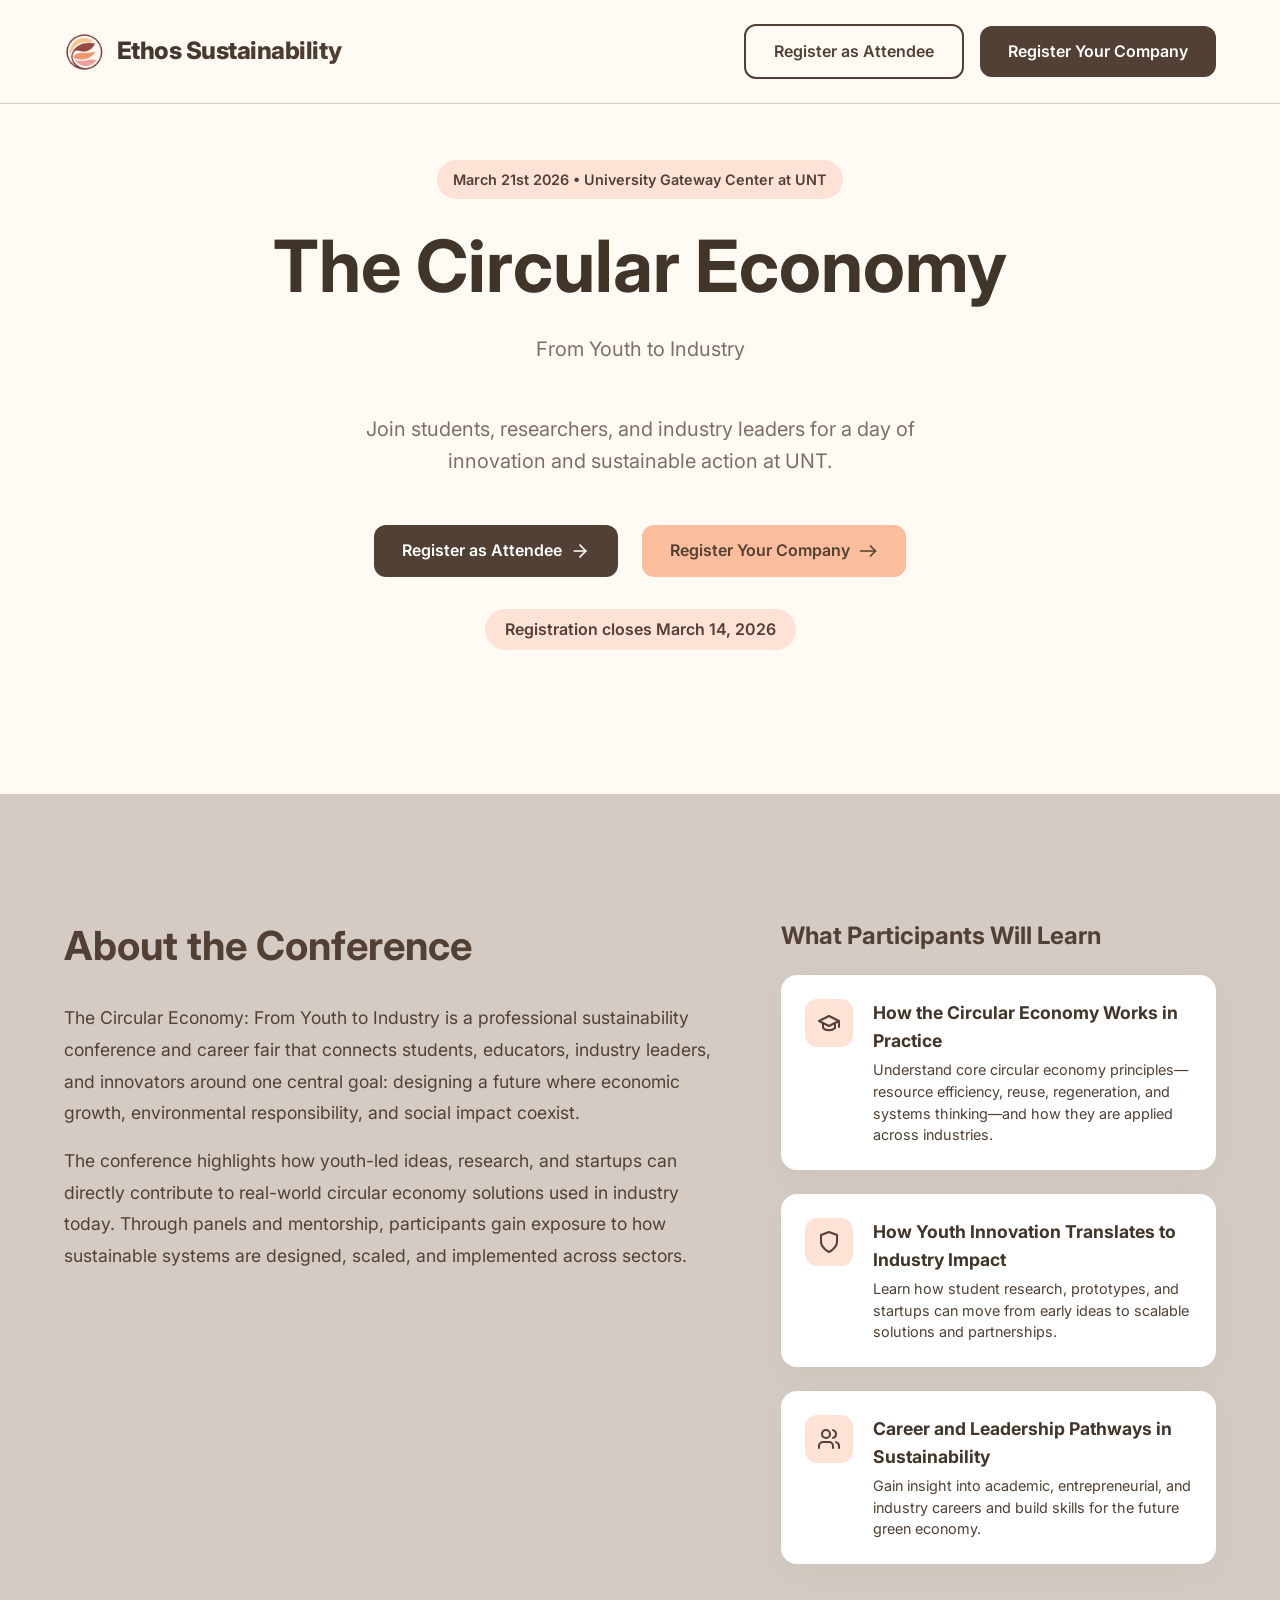
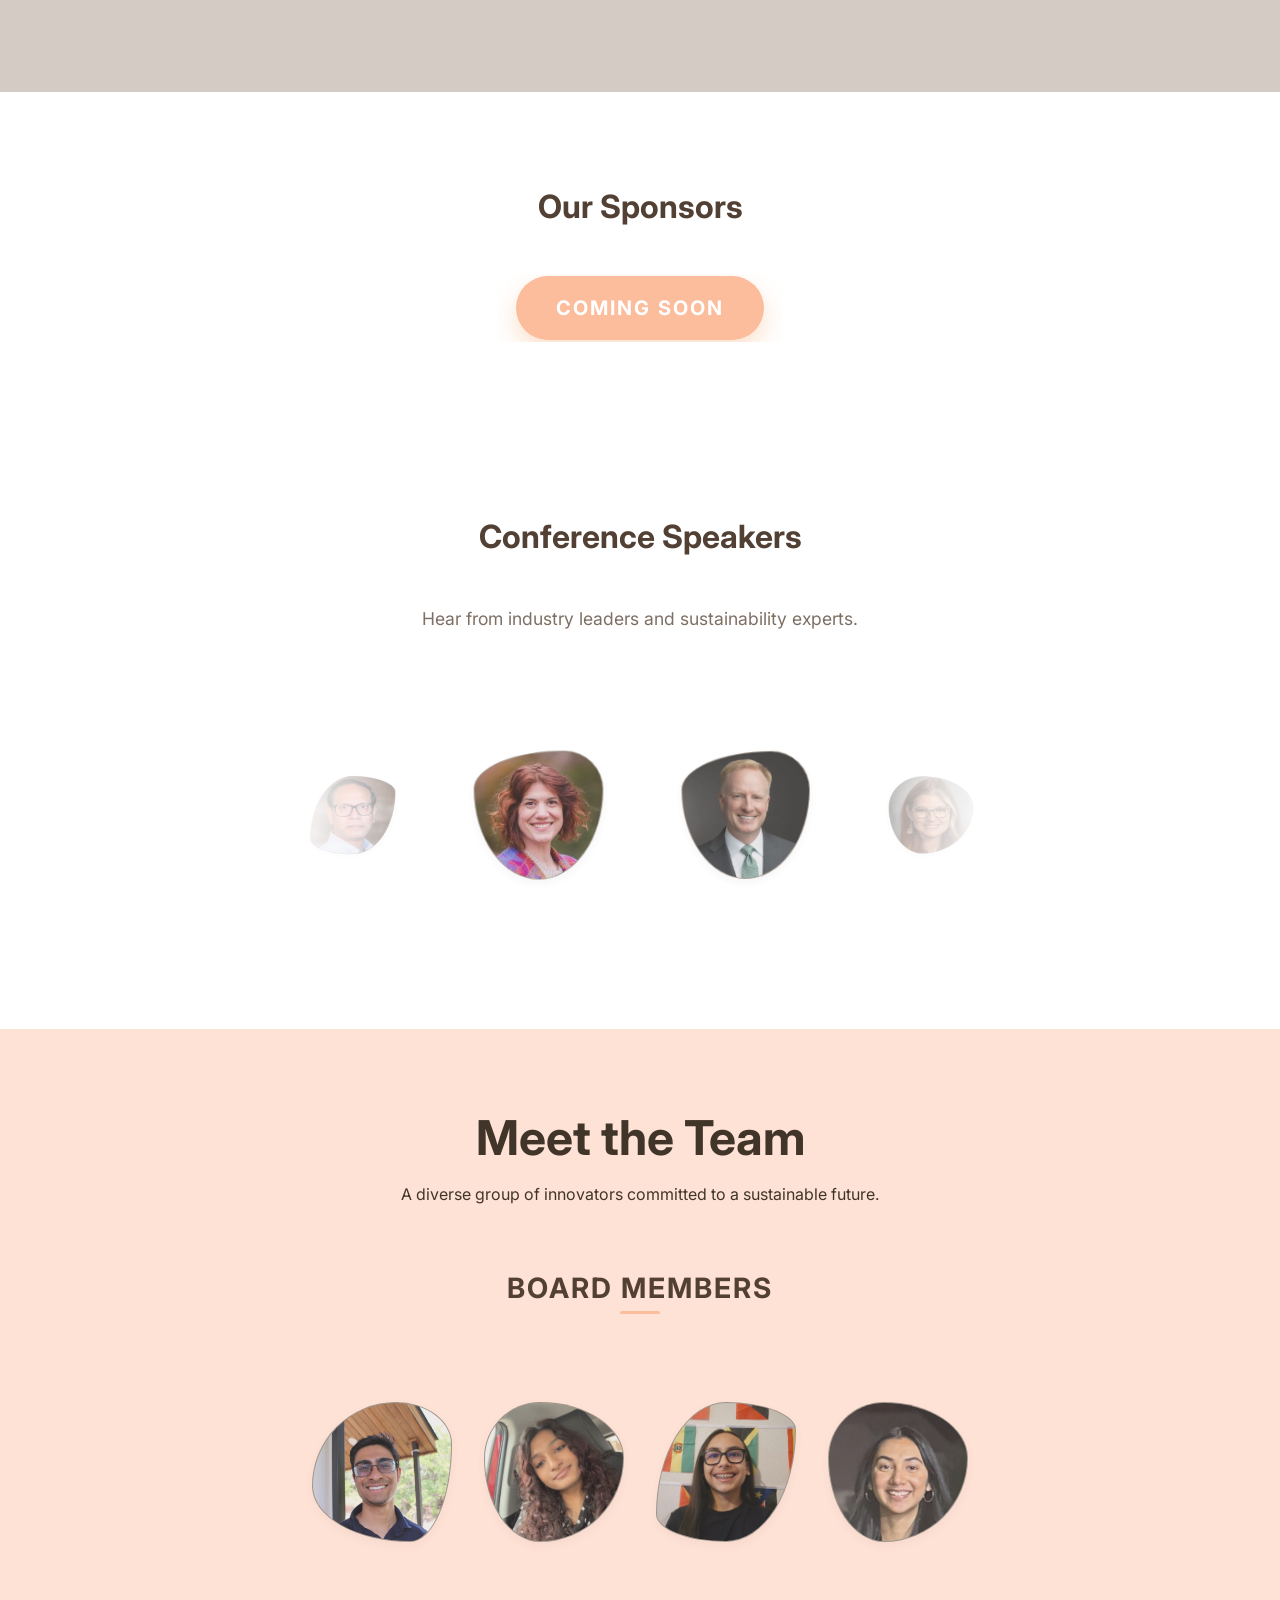
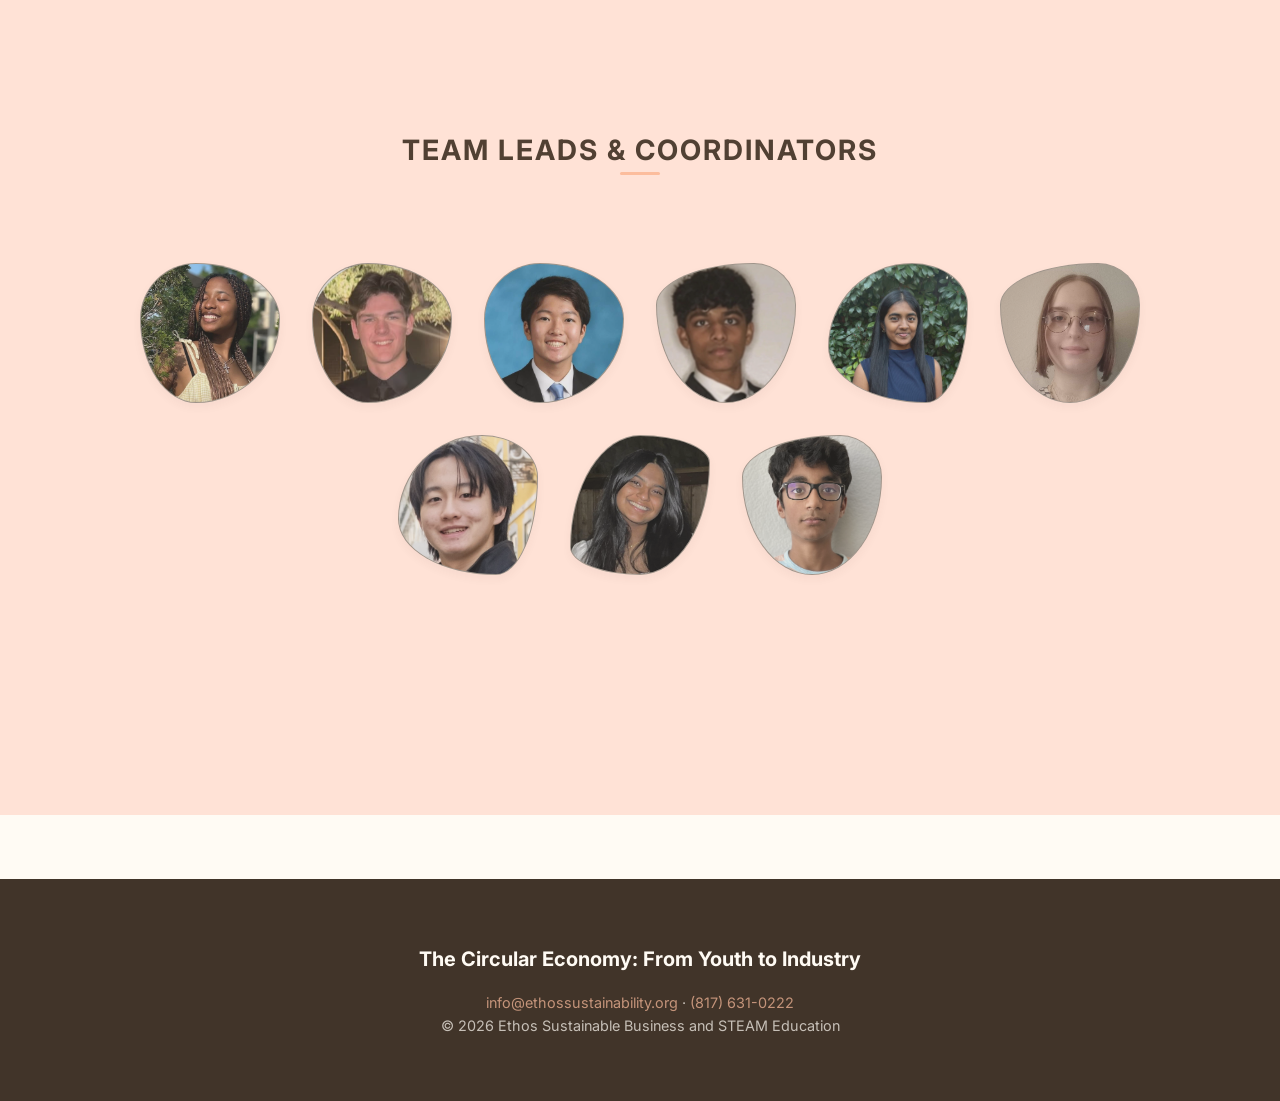
==== index.html @ 8b9e4fd2 "Add new team members, footer contact info, and hide inactive rooms" ====
<!DOCTYPE html>
<html lang="en">

<head>
    <meta charset="UTF-8">
    <meta name="viewport" content="width=device-width, initial-scale=1.0">
    <title>The Circular Economy: From Youth to Industry - Register</title>
    <link rel="preconnect" href="https://fonts.googleapis.com">
    <link rel="preconnect" href="https://fonts.gstatic.com" crossorigin>
    <link href="https://fonts.googleapis.com/css2?family=Inter:wght@400;600;700;800&display=swap" rel="stylesheet">
    <link rel="stylesheet" href="styles.css">
</head>

<body>
    <nav class="navbar">
        <div class="container nav-content">
            <a href="index.html" class="logo-container">
                <img src="EthosLogoInsignia.png" alt="Ethos Insignia" class="nav-insignia">
                <span class="logo">Ethos Sustainability</span>
            </a>
            <div class="nav-actions">
                <a href="register-student.html" class="btn btn-outline btn-nav">Register as Attendee</a>
                <a href="register-booth.html" class="btn btn-primary btn-nav">Register Your Company</a>
            </div>
        </div>
    </nav>

    <main>
        <section class="hero">
            <div class="container">
                <span class="hero-tag animate">March 21st 2026 • University Gateway Center at UNT</span>
                <h1 class="animate delay-1">The Circular Economy</h1>
                <p class="animate delay-2">From Youth to Industry</p>
                <p class="animate delay-2">Join students, researchers, and industry leaders for a day of innovation and
                    sustainable action at UNT.</p>

                <div class="hero-actions animate delay-3">
                    <a href="register-student.html" class="btn btn-primary">
                        <span>Register as Attendee</span>
                        <svg width="20" height="20" viewBox="0 0 24 24" fill="none" stroke="currentColor"
                            stroke-width="2" stroke-linecap="round" stroke-linejoin="round">
                            <path d="M5 12h14"></path>
                            <path d="m12 5 7 7-7 7"></path>
                        </svg>
                    </a>
                    <a href="register-booth.html" class="btn btn-secondary">
                        <span>Register Your Company</span>
                        <svg width="20" height="20" viewBox="0 0 24 24" fill="none" stroke="currentColor"
                            stroke-width="2" stroke-linecap="round" stroke-linejoin="round">
                            <path d="M3 12h18"></path>
                            <path d="m15 18 6-6-6-6"></path>
                        </svg>
                    </a>
                </div>
                <p class="animate delay-4" style="color: var(--text-muted); margin-top: 2rem; font-size: 1rem;">
                    <span
                        style="display: inline-block; padding: 0.5rem 1.25rem; background: var(--color-peach-light); color: var(--color-brown-dark); border-radius: 50px; font-weight: 600;">
                        Registration closes March 14, 2026
                    </span>
                </p>
            </div>
        </section>

        <section id="about" class="about-section animate delay-3">
            <div class="container">
                <div class="about-grid">
                    <div class="about-content">
                        <h2>About the Conference</h2>
                        <div class="about-text-content">
                            <p>The Circular Economy: From Youth to Industry is a professional sustainability conference
                                and career fair that connects students, educators, industry leaders, and innovators
                                around one central goal: designing a future where economic growth, environmental
                                responsibility, and social impact coexist.</p>
                            <p style="margin-top: 1rem;">The conference highlights how youth-led ideas, research, and
                                startups can directly contribute to real-world circular economy solutions used in
                                industry today. Through panels and mentorship,
                                participants gain exposure to how sustainable systems are designed, scaled, and
                                implemented across sectors.</p>
                        </div>
                    </div>
                    <div class="about-features">
                        <h3>What Participants Will Learn</h3>
                        <div class="features-list">
                            <div class="feature-item">
                                <div class="feature-icon">
                                    <svg width="24" height="24" viewBox="0 0 24 24" fill="none" stroke="currentColor"
                                        stroke-width="2" stroke-linecap="round" stroke-linejoin="round">
                                        <path d="M22 10v6M2 10l10-5 10 5-10 5z"></path>
                                        <path d="M6 12v5c3 3 9 3 12 0v-5"></path>
                                    </svg>
                                </div>
                                <div class="feature-text">
                                    <strong>How the Circular Economy Works in Practice</strong>
                                    <p>Understand core circular economy principles—resource efficiency, reuse,
                                        regeneration, and systems thinking—and how they are applied across industries.
                                    </p>
                                </div>
                            </div>
                            <div class="feature-item">
                                <div class="feature-icon">
                                    <svg width="24" height="24" viewBox="0 0 24 24" fill="none" stroke="currentColor"
                                        stroke-width="2" stroke-linecap="round" stroke-linejoin="round">
                                        <path d="M12 22s8-4 8-10V5l-8-3-8 3v7c0 6 8 10 8 10z"></path>
                                    </svg>
                                </div>
                                <div class="feature-text">
                                    <strong>How Youth Innovation Translates to Industry Impact</strong>
                                    <p>Learn how student research, prototypes, and startups can move from early ideas to
                                        scalable solutions and partnerships.</p>
                                </div>
                            </div>
                            <div class="feature-item">
                                <div class="feature-icon">
                                    <svg width="24" height="24" viewBox="0 0 24 24" fill="none" stroke="currentColor"
                                        stroke-width="2" stroke-linecap="round" stroke-linejoin="round">
                                        <path d="M16 21v-2a4 4 0 0 0-4-4H6a4 4 0 0 0-4 4v2"></path>
                                        <circle cx="9" cy="7" r="4"></circle>
                                        <path d="M22 21v-2a4 4 0 0 0-3-3.87"></path>
                                        <path d="M16 3.13a4 4 0 0 1 0 7.75"></path>
                                    </svg>
                                </div>
                                <div class="feature-text">
                                    <strong>Career and Leadership Pathways in Sustainability</strong>
                                    <p>Gain insight into academic, entrepreneurial, and industry careers and build
                                        skills for the future green economy.</p>
                                </div>
                            </div>
                        </div>
                    </div>
                </div>
            </div>
        </section>

        <section id="sponsors" class="sponsors-section animate delay-3">
            <div class="container">
                <h2 class="section-title">Our Sponsors</h2>
                <div class="sponsor-marquee">
                    <div class="sponsor-overlay">
                        <div class="coming-soon-badge">Coming Soon</div>
                    </div>
                    <div class="marquee-content">
                        <!-- Duplicate set for infinite scroll -->
                        <div class="sponsor-logo"
                            onclick="showDetail('[Sponsor 1]', 'Platinum Sponsor', 'Sponsor 1 is a leader in circular manufacturing, helping reduce waste at the source through innovative recycling technologies.')">
                            [Sponsor 1]</div>
                        <div class="sponsor-logo"
                            onclick="showDetail('[Sponsor 2]', 'Gold Sponsor', 'Sponsor 2 provides sustainable logistics solutions that minimize carbon footprints for global supply chains.')">
                            [Sponsor 2]</div>
                        <div class="sponsor-logo"
                            onclick="showDetail('[Sponsor 3]', 'Gold Sponsor', 'Sponsor 3 is at the forefront of renewable energy integration for industrial campuses.')">
                            [Sponsor 3]</div>
                        <div class="sponsor-logo"
                            onclick="showDetail('[Sponsor 4]', 'Silver Sponsor', 'Sponsor 4 specializes in bio-degradable packaging materials for the consumer goods industry.')">
                            [Sponsor 4]</div>
                        <div class="sponsor-logo"
                            onclick="showDetail('[Sponsor 5]', 'Partner', 'Sponsor 5 promotes environmental education and youth leadership in sustainability.')">
                            [Sponsor 5]</div>
                        <!-- Same for duplicates -->
                        <div class="sponsor-logo"
                            onclick="showDetail('[Sponsor 1]', 'Platinum Sponsor', 'Sponsor 1 is a leader in circular manufacturing, helping reduce waste at the source through innovative recycling technologies.')">
                            [Sponsor 1]</div>
                        <div class="sponsor-logo"
                            onclick="showDetail('[Sponsor 2]', 'Gold Sponsor', 'Sponsor 2 provides sustainable logistics solutions that minimize carbon footprints for global supply chains.')">
                            [Sponsor 2]</div>
                        <div class="sponsor-logo"
                            onclick="showDetail('[Sponsor 3]', 'Gold Sponsor', 'Sponsor 3 is at the forefront of renewable energy integration for industrial campuses.')">
                            [Sponsor 3]</div>
                        <div class="sponsor-logo"
                            onclick="showDetail('[Sponsor 4]', 'Silver Sponsor', 'Sponsor 4 specializes in bio-degradable packaging materials for the consumer goods industry.')">
                            [Sponsor 4]</div>
                        <div class="sponsor-logo"
                            onclick="showDetail('[Sponsor 5]', 'Partner', 'Sponsor 5 promotes environmental education and youth leadership in sustainability.')">
                            [Sponsor 5]</div>
                    </div>
                </div>
            </div>
        </section>

        <section id="speakers" class="speakers-section animate delay-3">
            <div class="container">
                <div class="speakers-header">
                    <h2 class="section-title">Conference Speakers</h2>
                    <p>Hear from industry leaders and sustainability experts.</p>
                </div>

                <div class="speaker-marquee">
                    <div class="speaker-carousel" id="speaker-carousel">
                        <!-- Populated via script -->
                    </div>
                </div>
            </div>
        </section>

        <section class="team-section" id="team">
            <div class="container">
                <div class="team-header animate">
                    <h2>Meet the Team</h2>
                    <p>A diverse group of innovators committed to a sustainable future.</p>
                </div>

                <!-- Board Members Section -->
                <div class="team-subcategory animate">
                    <h3>Board Members</h3>
                    <div class="bubble-grid" id="board-grid">
                        <!-- Populated via script -->
                    </div>
                </div>

                <!-- Team Leads and Coordinators Section -->
                <div class="team-subcategory animate" style="margin-top: 6rem;">
                    <h3>Team Leads & Coordinators</h3>
                    <div class="bubble-grid" id="coordinators-grid">
                        <!-- Populated via script -->
                    </div>
                </div>
            </div>
        </section>
    </main>

    <!-- Detail Modal -->
    <div class="modal-overlay" id="detail-modal">
        <div class="modal-content">
            <span class="close-modal" onclick="closeDetail()">&times;</span>
            <div class="modal-body">
                <div class="modal-img-container">
                    <div class="modal-img-placeholder" id="modal-icon">
                        <svg width="60" height="60" viewBox="0 0 24 24" fill="none" stroke="currentColor"
                            stroke-width="1.5" stroke-linecap="round" stroke-linejoin="round">
                            <path d="M20 21v-2a4 4 0 0 0-4-4H8a4 4 0 0 0-4 4v2"></path>
                            <circle cx="12" cy="7" r="4"></circle>
                        </svg>
                    </div>
                </div>
                <div class="modal-info">
                    <h3 id="modal-title">Name</h3>
                    <span class="role" id="modal-subtitle">Subtitle</span>
                    <p id="modal-description">Description goes here.</p>
                </div>
            </div>
        </div>
    </div>

    <script>
        // Populate Team Members

        const boardGrid = document.getElementById('board-grid');
        const coordinatorsGrid = document.getElementById('coordinators-grid');

        const teamMembers = [
            {
                name: 'Prahaladh Gopalakrishnan',
                role: 'Executive Director',
                image: 'TeamPhotos/Gopalakrishnan.jpg',
                objectPosition: '50% 50%',
                bio: 'Student researcher and technology-focused entrepreneur studying at the Texas Academy of Mathematics and Science (TAMS). His work centers on energy systems, sustainable materials, and applied chemical engineering. He leads multiple hands-on innovation efforts, including hydrogel product development and solar engineering projects, managing small research and engineering teams to move ideas from early experimentation to functional models. Deeply committed to sustainability, clean energy, and technical leadership.'
            },
            {
                name: 'Shriya Deoli',
                role: 'VP of the Board',
                image: 'TeamPhotos/Deoli.jpg',
                objectPosition: '50% 50%',
                bio: 'Shriya Deoli is the VP of the board, business advisor, and administrative assistant at Ethos sustainability, where she helps develop workshops and other projects to educate students in sustainability and business.'
            },
            {
                name: 'Mico Hastings',
                role: 'Financial Director & Treasurer',
                image: 'TeamPhotos/Hastings.jpg',
                objectPosition: '50% 50%',
                bio: 'His work with Ethos Sustainability primarly centers around the management of finances and data within the organization, collaborating with the Board to determine budgeting plans and to facilitate assets.'
            },
            {
                name: 'Juhi Lohiya',
                role: 'Operations Director',
                image: 'TeamPhotos/Lohiya.jpg',
                objectPosition: '50% 25%',
                bio: 'Juhi manages internal operations at ethos sustainability and is someone who passionately wants to make a positive impact on the environment as well as people!'
            },
            {
                name: 'Nia Abrams',
                role: 'Conference Coordinator',
                image: 'TeamPhotos/Abrams.jpg',
                objectPosition: '40% -10%',
                bio: 'Conference Coordinator for Ethos Sustainability\'s Sustainability and Circular Economy Conference: From Youth to Industry',
                zoom: 3.5
            },
            {
                name: 'Gregory Daley',
                role: 'Head of Projects Department',
                image: 'TeamPhotos/Daley.png',
                objectPosition: '50% 50%',
                bio: 'I oversee the various stem projects at ethos such as the solar car team.'
            },
            {
                name: 'Kei Maeda',
                role: 'Parking Coordinator',
                image: 'TeamPhotos/Maeda.jpg',
                objectPosition: '50% 25%',
                bio: 'Kei is on the mechanical engineering and energy track at TAMS. He is the parking coordinator for the conference, and is very excited to host such a large event!'
            },
            {
                name: 'Ayush Kota',
                role: 'Social Media Coordinator',
                image: 'TeamPhotos/Kota.jpg',
                objectPosition: '50% 10%',
                bio: 'Ayush is a junior at TAMS studying mechanical engineering. In his freetime he enjoys soccer and volleyball.'
            },
            {
                name: 'Rithanya Dhanasekaran',
                role: 'Conference Head Team Member',
                image: 'TeamPhotos/Dhanasekaran.jpeg',
                objectPosition: '50% 50%',
                bio: 'Junior at Texas Academy of math and science excited to facilitate networking among students and professionals. She helps oversee all conference rooms.'
            },
            {
                name: 'Isabelle (Bella) Mueller',
                role: 'Company Hall Coordinator',
                image: 'TeamPhotos/Mueller.jpg',
                objectPosition: '60% 20%',
                bio: 'A TAMS junior on the math track interested in using math research to find solutions to sustainability issues. From Houston with experience across STEM fields and educational settings. Focused on the company hall.'
            },
            {
                name: 'Mathew Sun',
                role: 'Team Member',
                image: 'TeamPhotos/Sun.jpg',
                objectPosition: '100% 20%',
                bio: 'Currently attending school at Texas Academy for Mathematics and Science. Built a xeriscape around the front sign of a local middle school for his Eagle Scout Project. Dedicated towards building a sustainable future for the community and beyond.'
            },
            {
                name: 'Nithya Ramesh',
                role: 'Conference Coordinator - Main Auditorium',
                image: 'TeamPhotos/Ramesh.jpg',
                objectPosition: '50% 50%',
                bio: 'I\'m currently a junior at the Texas Academy of Math and Science, and I am overseeing the main auditorium where our featured speaker panels take place. I\'m excited to promote sustainability amongst future leaders!'
            },
            {
                name: 'Prahas Kumar',
                role: 'Pitch Team Coordinator',
                image: 'TeamPhotos/Kumar.jpeg',
                objectPosition: '50% 50%',
                bio: 'I\'m a motivated student with a strong interest in science and problem-solving. I enjoy challenging myself academically and taking on leadership roles in meaningful projects. I\'m driven by curiosity and a desire to make a positive impact in the future.'
            }
        ];

        function getRandomShape() {
            // Ensure values aren't too extreme (stay between 25% and 75%)
            const r = () => Math.floor(Math.random() * 30 + 35);
            return `${r()}% ${100 - r()}% ${r()}% ${100 - r()}% / ${r()}% ${100 - r()}% ${r()}% ${100 - r()}%`;
        }

        for (let i = 0; i < teamMembers.length; i++) {
            const member = document.createElement('div');
            member.className = 'bubble-item';

            // Randomize blob aesthetics
            member.style.borderRadius = getRandomShape();
            member.style.animationName = `morph-${Math.floor(Math.random() * 4) + 1}`;
            member.style.animationDuration = `${Math.random() * 4 + 6}s`;
            member.style.animationDelay = `${Math.random() * -10}s`;

            const { name, role, bio, image, objectPosition, zoom } = teamMembers[i];
            const finalObjectPosition = objectPosition || '50% 50%';
            const finalZoom = zoom || 1;

            member.onclick = () => showDetail(name, role, bio, 'team', image, finalObjectPosition, finalZoom);

            let imgContent = '';
            if (image) {
                imgContent = `<img src="${image}" alt="${name}" class="bubble-img" style="object-position: ${finalObjectPosition}; --zoom: ${finalZoom}">`;
            }

            member.innerHTML = `
                <div class="bubble-img-placeholder">
                   ${imgContent}
                   <svg width="50" height="50" viewBox="0 0 24 24" fill="none" stroke="currentColor" stroke-width="1.5" stroke-linecap="round" stroke-linejoin="round" style="${image ? 'display:none' : ''}"><path d="M20 21v-2a4 4 0 0 0-4-4H8a4 4 0 0 0-4 4v2"></path><circle cx="12" cy="7" r="4"></circle></svg>
                </div>
                <div class="bubble-content">
                    <h4>${name}</h4>
                    <span class="role-highlight">${role}</span>
                </div>
            `;

            // First 4 are board members
            if (i < 4) {
                boardGrid.appendChild(member);
            } else {
                coordinatorsGrid.appendChild(member);
            }
        }


        // Populate Speakers Carousel
        const speakerCarousel = document.getElementById('speaker-carousel');

        const speakers = [
            {
                name: 'Mr. Prasad Jaladi',
                role: 'Keynote Speaker',
                image: "SpeakerPhotos/PrasadJaladi.jpg",
                objectPosition: '50% 50%',
                bio: 'Nonprofit leader at Suraksha, specializing in circular economy principles and philosophy in sustainability. Keynote speaker for the Progress in Sustainability Luncheon.'
            },
            {
                name: 'Dr. Kelly Albus',
                role: 'Panelist',
                image: "SpeakerPhotos/KellyAlbus.jpg",
                objectPosition: '50% 50%',
                bio: 'Professor at Texas Woman\'s University specializing in applied sustainability and circular economy practices.'
            },
            {
                name: 'Dr. Keller',
                role: 'Panelist',
                image: "SpeakerPhotos/HarrisonKeller.jpg",
                objectPosition: '50% 20%',
                bio: 'Expert in university-level sustainable education, focusing on integrating sustainability into higher education curricula.'
            },
            {
                name: 'Ms. Jennifer English',
                role: 'Panelist',
                image: "SpeakerPhotos/JenniferEnglish.jpg",
                objectPosition: '50% 50%',
                bio: 'High school educator bringing the perspective of sustainability education at the secondary school level.'
            },
            // {
            //     name: 'George Cummings',
            //     role: 'Panelist',
            //     image: "SpeakerPhotos/GeorgeCummings.jpg",
            //     objectPosition: '50% 50%',
            //     bio: 'Expert in water systems and environmental management, focusing on sustainable practices for aquatic ecosystems.'
            // },
            {
                name: 'Dr. Behnaz Balmaki',
                role: 'Panelist',
                image: "SpeakerPhotos/BehnazBalmaki.jpg",
                objectPosition: '50% 50%',
                bio: 'Professor at Texas Woman\'s University specializing in environmental science and urban sustainability.'
            },

            {
                name: 'Dr. Lehman Marks',
                role: 'Panelist',
                image: "SpeakerPhotos/LehmanMarks.jpg",
                objectPosition: '50% 20%',
                bio: 'Founder and CEO of Solar Car Challenge, promoting innovation in sustainable transportation and renewable energy education.'
            }
        ];

        // Build bubbles (Two sets for infinite loop)
        const createBubbles = (container) => {
            speakers.forEach(speaker => {
                const bubble = document.createElement('div');
                bubble.className = 'bubble-item';

                // Random blob animation
                bubble.style.borderRadius = getRandomShape();
                bubble.style.animationName = `morph-${Math.floor(Math.random() * 4) + 1}`;
                bubble.style.animationDuration = `${Math.random() * 4 + 6}s`;
                bubble.style.animationDelay = `${Math.random() * -10}s`;
                bubble.style.flexShrink = '0';

                const { name, role, bio, image, objectPosition } = speaker;

                bubble.onclick = () =>
                    showDetail(name, role, bio, 'speaker', image, objectPosition, speaker.zoom || 1);

                const imgHTML = image
                    ? `<img src="${image}" alt="${name}" class="bubble-img" style="object-position:${objectPosition}">`
                    : '';

                bubble.innerHTML = `
            <div class="bubble-img-placeholder">
                ${imgHTML}
                <svg width="50" height="50" viewBox="0 0 24 24" fill="none"
                    stroke="currentColor" stroke-width="1.5"
                    stroke-linecap="round" stroke-linejoin="round"
                    style="${image ? 'display:none' : ''}">
                    <path d="M20 21v-2a4 4 0 0 0-4-4H8a4 4 0 0 0-4 4v2"></path>
                    <circle cx="12" cy="7" r="4"></circle>
                </svg>
            </div>
            <div class="bubble-content">
                <h4>${name}</h4>
                <span class="role-highlight">${role}</span>
            </div>
        `;

                container.appendChild(bubble);
            });
        };

        // Populate twice for infinite marquee
        createBubbles(speakerCarousel);
        createBubbles(speakerCarousel);

        // 3D curving effect logic
        const marquee = document.querySelector('.speaker-marquee');
        const items = speakerCarousel.getElementsByClassName('bubble-item');

        function update3D() {
            const marqueeRect = marquee.getBoundingClientRect();
            const center = marqueeRect.left + marqueeRect.width / 2;
            const maxDistance = marqueeRect.width / 2;

            for (let item of items) {
                const rect = item.getBoundingClientRect();
                const itemCenter = rect.left + rect.width / 2;
                const distance = itemCenter - center;
                const normDistance = Math.min(Math.abs(distance) / maxDistance, 1);

                // Calculate transforms
                const scale = 1 - (normDistance * 0.55); // Shrink towards edges
                const translateZ = (1 - normDistance) * 150; // Pop forward in center
                const rotateY = (distance / maxDistance) * -25; // Tilt away from center
                const opacity = 1 - (normDistance * 0.2); // Slight fade at edges

                // Apply transforms
                // Note: We use !important or just direct style as we are overriding the floating animation partially
                // Actually, the floating animation is on the item itself. We can combine them or apply to inner content.
                // Let's apply to the item itself.
                item.style.transform = `scale(${scale}) translateZ(${translateZ}px) rotateY(${rotateY}deg)`;
                item.style.opacity = opacity;
            }

            requestAnimationFrame(update3D);
        }

        // Start the loop
        requestAnimationFrame(update3D);


        // Modal Functions
        function showDetail(title, subtitle, description, type = 'sponsor', image = null, objectPosition = '50% 50%', zoom = 1) {
            document.getElementById('modal-title').innerText = title;
            document.getElementById('modal-subtitle').innerText = subtitle;
            document.getElementById('modal-description').innerText = description;

            const iconContainer = document.getElementById('modal-icon');
            if (image) {
                iconContainer.innerHTML = `<div class="modal-img"><img src="${image}" alt="${title}" style="object-position: ${objectPosition}; transform: scale(${zoom})"></div>`;
                // Remove placeholder styling if needed or rely on modal-img class
                iconContainer.className = '';
            } else if (type === 'team') {
                iconContainer.className = 'modal-img-placeholder';
                iconContainer.innerHTML = '<svg width="60" height="60" viewBox="0 0 24 24" fill="none" stroke="currentColor" stroke-width="1.5" stroke-linecap="round" stroke-linejoin="round"><path d="M20 21v-2a4 4 0 0 0-4-4H8a4 4 0 0 0-4 4v2"></path><circle cx="12" cy="7" r="4"></circle></svg>';
            } else {
                iconContainer.className = 'modal-img-placeholder';
                iconContainer.innerHTML = '<svg width="60" height="60" viewBox="0 0 24 24" fill="none" stroke="currentColor" stroke-width="1.5" stroke-linecap="round" stroke-linejoin="round"><rect x="2" y="3" width="20" height="14" rx="2" ry="2"></rect><line x1="8" y1="21" x2="16" y2="21"></line><line x1="12" y1="17" x2="12" y2="21"></line></svg>';
            }

            document.getElementById('detail-modal').classList.add('active');
            document.body.style.overflow = 'hidden';
        }

        function closeDetail() {
            document.getElementById('detail-modal').classList.remove('active');
            document.body.style.overflow = 'auto';
        }

        // Close modal on outside click
        window.onclick = function (event) {
            const modal = document.getElementById('detail-modal');
            if (event.target == modal) {
                closeDetail();
            }
        }
    </script>

    <footer class="footer">
        <div class="container">
            <div class="footer-brand">The Circular Economy: From Youth to Industry</div>
            <p class="footer-text"><a href="mailto:info@ethossustainability.org"
                    style="color: var(--color-peach); text-decoration: none;">info@ethossustainability.org</a> · <a
                    href="tel:+18176310222" style="color: var(--color-peach); text-decoration: none;">(817) 631-0222</a>
            </p>
            <p class="footer-text">© 2026 Ethos Sustainable Business and STEAM Education</p>
        </div>
    </footer>
</body>

</html>
---- styles.css ----
:root {
    /* Provided Color Palette */
    --color-cream: #FFFBF4;
    --color-tan-light: #D4CCC4;
    --color-tan: #A89E94;
    --color-brown-light: #7D6F63;
    --color-brown-dark: #514033;
    --color-peach-light: #FFE2D6;
    --color-peach: #FCBD9D;
    --color-dark: #413429;

    /* Semantic Mappings */
    --bg-main: var(--color-cream);
    --text-main: var(--color-dark);
    --text-muted: var(--color-brown-light);
    --accent: var(--color-peach);
    --accent-hover: #faab84;
    --border: var(--color-tan-light);
    --card-bg: #FFFFFF;

    /* Layout */
    --container-max: 1200px;
    --section-padding: 5rem 1rem;
    --transition: all 0.3s cubic-bezier(0.4, 0, 0.2, 1);
    --shadow: 0 10px 30px rgba(65, 52, 41, 0.08);
}

* {
    margin: 0;
    padding: 0;
    box-sizing: border-box;
}

body {
    font-family: 'Inter', system-ui, -apple-system, sans-serif;
    background-color: var(--bg-main);
    color: var(--text-main);
    line-height: 1.6;
    overflow-x: hidden;
}

h1,
h2,
h3,
h4 {
    font-weight: 700;
    line-height: 1.2;
}

a {
    text-decoration: none;
    color: inherit;
    transition: var(--transition);
}

.container {
    max-width: var(--container-max);
    margin: 0 auto;
    padding: 0 1.5rem;
}

/* --- Navigation --- */
.navbar {
    padding: 1.5rem 0;
    position: fixed;
    top: 0;
    width: 100%;
    background: rgba(255, 251, 244, 0.8);
    backdrop-filter: blur(10px);
    z-index: 1000;
    border-bottom: 1px solid var(--border);
}

.nav-content {
    display: flex;
    justify-content: space-between;
    align-items: center;
}

.nav-actions {
    display: flex;
    gap: 1rem;
    align-items: center;
}

.btn-nav {
    padding: 0.45rem 1rem;
    font-size: 0.85rem;
}

.logo-container {
    display: flex;
    align-items: center;
    gap: 0.75rem;
}

.nav-insignia {
    height: 40px;
    width: auto;
    display: block;
}

.logo {
    font-size: 1.5rem;
    font-weight: 800;
    letter-spacing: -0.5px;
    background: linear-gradient(135deg, var(--color-dark) 0%, var(--color-brown-dark) 100%);
    -webkit-background-clip: text;
    background-clip: text;
    -webkit-text-fill-color: transparent;
}

/* --- Buttons --- */
.btn {
    display: inline-flex;
    align-items: center;
    justify-content: center;
    padding: 0.8rem 1.75rem;
    border-radius: 12px;
    font-weight: 600;
    cursor: pointer;
    transition: var(--transition);
    border: none;
    font-size: 1rem;
    gap: 0.5rem;
}

.btn-primary {
    background-color: var(--color-brown-dark);
    color: white;
}

.btn-primary:hover {
    transform: translateY(-3px);
    box-shadow: 0 10px 20px rgba(81, 64, 51, 0.2);
}

.btn-secondary {
    background-color: var(--color-peach);
    color: var(--color-brown-dark);
}

.btn-secondary:hover {
    background-color: #fab089;
    transform: translateY(-3px);
    box-shadow: 0 10px 20px rgba(252, 189, 157, 0.3);
}

.btn-outline {
    background-color: transparent;
    border: 2px solid var(--color-brown-dark);
    color: var(--color-brown-dark);
}

.btn-outline:hover {
    background-color: var(--color-brown-dark);
    color: white;
}

/* --- Hero Section --- */
.hero {
    padding: 10rem 0 6rem;
    text-align: center;
    min-height: 80vh;
    display: flex;
    flex-direction: column;
    justify-content: center;
}

.hero-tag {
    display: inline-block;
    padding: 0.5rem 1rem;
    background: var(--color-peach-light);
    color: var(--color-brown-dark);
    border-radius: 50px;
    font-size: 0.9rem;
    font-weight: 600;
    margin-bottom: 1.5rem;
}

.hero h1 {
    font-size: clamp(2.5rem, 8vw, 4.5rem);
    margin-bottom: 1.5rem;
    color: var(--color-dark);
}

.hero p {
    font-size: 1.25rem;
    color: var(--text-muted);
    max-width: 600px;
    margin: 0 auto 3rem;
}

.hero-actions {
    display: flex;
    gap: 1.5rem;
    justify-content: center;
    flex-wrap: wrap;
}

/* --- Cards & Selection --- */
.selection-grid {
    display: grid;
    grid-template-columns: repeat(auto-fit, minmax(300px, 1fr));
    gap: 2rem;
    margin-top: 4rem;
}

.selection-card {
    background: var(--card-bg);
    padding: 3rem;
    border-radius: 24px;
    border: 1px solid var(--border);
    text-align: center;
    transition: var(--transition);
    display: flex;
    flex-direction: column;
}

.selection-card:hover {
    transform: translateY(-10px);
    box-shadow: var(--shadow);
    border-color: var(--color-peach);
}

.selection-card h3 {
    font-size: 1.75rem;
    margin-bottom: 1rem;
}

.selection-card p {
    color: var(--text-muted);
    margin-bottom: 2rem;
    flex-grow: 1;
    /* Pushes the button to the bottom */
}

/* --- About Section --- */
.about-section {
    padding: 8rem 0;
    background-color: var(--color-tan-light);
}

.about-grid {
    display: grid;
    grid-template-columns: 1.2fr 0.8fr;
    gap: 4rem;
    align-items: start;
}

.about-content h2 {
    font-size: 2.5rem;
    margin-bottom: 2rem;
    color: var(--color-brown-dark);
}

.about-text-content {
    line-height: 1.8;
    color: var(--color-brown-dark);
    font-size: 1.1rem;
}

.about-features h3 {
    font-size: 1.5rem;
    margin-bottom: 1.5rem;
    color: var(--color-brown-dark);
}

.features-list {
    display: flex;
    flex-direction: column;
    gap: 1.5rem;
}

.feature-item {
    display: flex;
    align-items: flex-start;
    gap: 1.25rem;
    background: white;
    padding: 1.5rem;
    border-radius: 16px;
    box-shadow: 0 10px 30px rgba(81, 64, 51, 0.05);
    transition: var(--transition);
}

.feature-item:hover {
    transform: translateX(10px);
    box-shadow: 0 15px 40px rgba(81, 64, 51, 0.1);
}

.feature-icon {
    width: 48px;
    height: 48px;
    background: var(--color-peach-light);
    border-radius: 12px;
    flex-shrink: 0;
    display: flex;
    align-items: center;
    justify-content: center;
    color: var(--color-brown-dark);
}

.feature-text strong {
    display: block;
    font-size: 1.1rem;
    margin-bottom: 0.25rem;
    color: var(--color-dark);
}

.feature-text p {
    font-size: 0.9rem;
    line-height: 1.5;
    color: var(--color-brown-dark);
    margin: 0;
}

/* --- Sponsors Section --- */
.sponsors-section {
    padding: 6rem 0;
    background-color: white;
    overflow: hidden;
    text-align: center;
}

.section-title {
    font-size: 2rem;
    margin-bottom: 3rem;
    color: var(--color-brown-dark);
}

.sponsor-marquee {
    position: relative;
    width: 100%;
    mask-image: linear-gradient(to right, transparent, black 15%, black 85%, transparent);
}

.sponsor-overlay {
    position: absolute;
    top: 0;
    left: 0;
    width: 100%;
    height: 100%;
    background: white;
    display: flex;
    align-items: center;
    justify-content: center;
    z-index: 10;
    border-radius: 12px;
}

.coming-soon-badge {
    background: var(--color-peach);
    color: white;
    padding: 1rem 2.5rem;
    border-radius: 50px;
    font-weight: 700;
    font-size: 1.25rem;
    box-shadow: 0 10px 25px rgba(246, 177, 122, 0.4);
    text-transform: uppercase;
    letter-spacing: 2px;
}

.marquee-content {
    display: flex;
    gap: 4rem;
    width: max-content;
    animation: scroll 30s linear infinite;
}

.sponsor-logo {
    padding: 1rem 2rem;
    font-weight: 800;
    font-size: 1.25rem;
    color: var(--color-tan);
    border: 2px solid var(--color-tan-light);
    border-radius: 12px;
    white-space: nowrap;
    opacity: 0.6;
    transition: var(--transition);
    cursor: pointer;
}

.sponsor-logo:hover {
    opacity: 1;
    border-color: var(--color-peach);
    color: var(--color-brown-dark);
    transform: scale(1.05);
    background-color: var(--color-peach-light);
}

@keyframes scroll {
    0% {
        transform: translateX(0);
    }

    100% {
        transform: translateX(calc(-50% - 2rem));
    }
}

@media (max-width: 992px) {
    .about-grid {
        grid-template-columns: 1fr;
        gap: 3rem;
    }
}

@media (max-width: 768px) {
    .navbar {
        padding: 1rem 0;
    }

    .nav-insignia {
        height: 32px;
    }

    .logo {
        font-size: 1.1rem;
    }

    .nav-actions .btn-outline {
        display: none;
        /* Hide secondary button on small screens */
    }

    .btn-nav {
        padding: 0.4rem 0.75rem;
        font-size: 0.75rem;
    }

    .mobile-form-link {
        display: block;
        margin: -1rem auto 2.5rem;
        text-align: center;
        padding: 0.8rem 1.25rem;
        background: var(--color-peach-light);
        color: var(--color-brown-dark);
        border-radius: 12px;
        font-size: 0.9rem;
        font-weight: 700;
        border: 2px solid var(--color-peach);
        transition: var(--transition);
        width: 100%;
        max-width: 400px;
    }

    .mobile-form-link:hover {
        background: var(--color-peach);
        transform: translateY(-2px);
        box-shadow: 0 4px 12px rgba(252, 189, 157, 0.3);
    }
}

/* --- Form Styles --- */
.form-container {
    max-width: 800px;
    margin: 4rem auto;
    background: white;
    padding: 3rem;
    border-radius: 24px;
    border: 1px solid var(--border);
    box-shadow: var(--shadow);
}

.form-group {
    margin-bottom: 1.5rem;
}

.form-group label {
    display: block;
    font-weight: 600;
    margin-bottom: 0.5rem;
    color: var(--color-brown-dark);
}

.form-group input,
.form-group select,
.form-group textarea {
    width: 100%;
    padding: 0.8rem 1rem;
    border-radius: 10px;
    border: 1px solid var(--border);
    font-family: inherit;
    font-size: 1rem;
    transition: var(--transition);
}

.form-group input:focus,
.form-group select:focus,
.form-group textarea:focus {
    outline: none;
    border-color: var(--color-peach);
    box-shadow: 0 0 0 4px var(--color-peach-light);
}

/* --- Footer --- */
.footer {
    padding: 4rem 0;
    background: var(--color-dark);
    color: var(--color-cream);
    text-align: center;
    margin-top: 4rem;
}

.footer-brand {
    font-size: 1.25rem;
    font-weight: 700;
    margin-bottom: 1rem;
}

.footer-text {
    opacity: 0.7;
    font-size: 0.9rem;
}

/* --- Animations --- */
@keyframes fadeInUp {
    from {
        opacity: 0;
        transform: translateY(20px);
    }

    to {
        opacity: 1;
        transform: translateY(0);
    }
}

/* --- Team Section --- */
.team-section {
    padding: var(--section-padding);
    background: var(--color-peach-light);
}

.team-header {
    text-align: center;
    margin-bottom: 4rem;
}

.team-header h2 {
    font-size: 3rem;
    margin-bottom: 1rem;
    color: var(--color-dark);
}

.team-subcategory {
    margin-top: 4rem;
    text-align: center;
}

.team-subcategory h3 {
    font-size: 1.75rem;
    margin-bottom: 2rem;
    color: var(--color-brown-dark);
    text-transform: uppercase;
    letter-spacing: 2px;
    position: relative;
    display: inline-block;
}

.team-subcategory h3::after {
    content: '';
    position: absolute;
    bottom: -8px;
    left: 50%;
    transform: translateX(-50%);
    width: 40px;
    height: 3px;
    background: var(--color-peach);
    border-radius: 2px;
}

.bubble-grid {
    display: flex;
    flex-wrap: wrap;
    justify-content: center;
    gap: 2rem;
    max-width: 1000px;
    margin: 4rem auto;
    padding-bottom: 6rem;
}

.bubble-item {
    width: 140px;
    height: 140px;
    position: relative;
    cursor: pointer;
    transition: all 0.6s cubic-bezier(0.175, 0.885, 0.32, 1.275);
    background: var(--color-tan);
    /* Darker than tan-light for better contrast */
    border-radius: 60% 40% 30% 70% / 60% 30% 70% 40%;
    overflow: hidden;
    border: 1px solid rgba(81, 64, 51, 0.1);
    box-shadow: 0 4px 10px rgba(81, 64, 51, 0.05);
    animation: floating 6s ease-in-out infinite both alternate;
    /* High-performance fallback */
    /* Use morph-1 as default */
    display: flex;
    align-items: center;
    justify-content: center;
    will-change: transform, border-radius;
    /* Performance hint */
    transform: translateZ(0);
    /* Hardware acceleration */
}

.bubble-item:hover {
    transform: scale(1.25) rotate(2deg);
    border-color: var(--color-peach);
    box-shadow: 0 20px 40px rgba(81, 64, 51, 0.2);
    z-index: 10;
    border-radius: 50% !important;
    /* Forces symmetry on hover for clarity */
    animation-name: morph-1;
    /* Morph only on interaction */
    animation-duration: 4s;
}

.bubble-item:nth-child(2n):hover {
    animation-name: morph-2;
}

.bubble-item:nth-child(3n):hover {
    animation-name: morph-3;
}

.bubble-item:nth-child(4n):hover {
    animation-name: morph-4;
}

.bubble-img-placeholder {
    position: absolute;
    top: 0;
    left: 0;
    width: 100%;
    height: 100%;
    background-color: var(--color-tan);
    display: flex;
    align-items: center;
    justify-content: center;
    color: var(--color-brown-dark);
    transition: var(--transition);
    z-index: 1;
}

.bubble-img {
    position: absolute;
    top: 0;
    left: 0;
    width: 100%;
    height: 100%;
    object-fit: cover;
    z-index: 1;
    transition: var(--transition);
    opacity: 0.8;
    transform: scale(var(--zoom, 1));
}

.bubble-img-placeholder svg {
    opacity: 0.6;
    /* Increased visibility */
}

.bubble-item:hover .bubble-img-placeholder {
    background-color: var(--color-peach-light);
    opacity: 0.15;
}

.bubble-item:hover .bubble-img {
    transform: scale(calc(var(--zoom, 1) * 1.1));
    opacity: 0.4;
}

.bubble-content {
    position: relative;
    z-index: 2;
    color: var(--color-dark);
    text-align: center;
    padding: 10px;
    width: 100%;
    height: 100%;
    display: flex;
    flex-direction: column;
    align-items: center;
    justify-content: center;
    opacity: 0;
    transform: scale(0.8);
    transition: var(--transition);
}

.bubble-item:hover .bubble-content {
    opacity: 1;
    transform: scale(1);
}

.bubble-content h4 {
    font-size: 0.7rem;
    margin: 0;
    font-weight: 700;
    text-transform: uppercase;
    letter-spacing: 0.5px;
    line-height: 1.1;
}

.bubble-content .role-highlight {
    font-size: 0.8rem;
    color: var(--color-brown-dark);
    font-weight: 800;
    margin-top: 4px;
    display: block;
    line-height: 1;
}

@keyframes floating {
    0% {
        transform: translateZ(0) translateY(0) rotate(0deg);
    }

    33% {
        transform: translateZ(0) translateY(-8px) rotate(1deg);
    }

    66% {
        transform: translateZ(0) translateY(4px) rotate(-1deg);
    }

    100% {
        transform: translateZ(0) translateY(0) rotate(0deg);
    }
}

@keyframes morph-1 {

    0%,
    100% {
        border-radius: 60% 40% 30% 70% / 60% 30% 70% 40%;
    }

    50% {
        border-radius: 30% 60% 70% 40% / 50% 60% 30% 60%;
    }
}

@keyframes morph-2 {

    0%,
    100% {
        border-radius: 40% 60% 60% 40% / 40% 40% 60% 60%;
    }

    50% {
        border-radius: 60% 40% 40% 60% / 60% 60% 40% 40%;
    }
}

@keyframes morph-3 {

    0%,
    100% {
        border-radius: 70% 30% 50% 50% / 30% 30% 70% 70%;
    }

    50% {
        border-radius: 50% 50% 70% 30% / 70% 70% 30% 30%;
    }
}

@keyframes morph-4 {

    0%,
    100% {
        border-radius: 50% 50% 50% 50% / 80% 20% 80% 20%;
    }

    50% {
        border-radius: 80% 20% 80% 20% / 50% 50% 50% 50%;
    }
}

/* Modal Styles */
.modal-overlay {
    position: fixed;
    top: 0;
    left: 0;
    width: 100%;
    height: 100%;
    background: rgba(65, 52, 41, 0.8);
    display: flex;
    align-items: center;
    justify-content: center;
    z-index: 2000;
    opacity: 0;
    visibility: hidden;
    transition: var(--transition);
}

.modal-overlay.active {
    opacity: 1;
    visibility: visible;
}

.modal-content {
    background: var(--color-cream);
    max-width: 600px;
    width: 90%;
    border-radius: 24px;
    padding: 3rem;
    position: relative;
    transform: translateY(20px);
    transition: var(--transition);
}

.modal-overlay.active .modal-content {
    transform: translateY(0);
}

.close-modal {
    position: absolute;
    top: 20px;
    right: 20px;
    font-size: 2rem;
    cursor: pointer;
    color: var(--color-brown-dark);
}

.modal-body {
    display: flex;
    gap: 2rem;
    align-items: center;
}

.modal-img {
    width: 180px;
    height: 180px;
    flex-shrink: 0;
    border-radius: 50%;
    overflow: hidden;
    border: 4px solid var(--color-peach-light);
}

.modal-img img {
    width: 100%;
    height: 100%;
    object-fit: cover;
}

.modal-info h3 {
    font-size: 2rem;
    margin-bottom: 0.5rem;
    color: var(--color-dark);
}

.modal-info .role {
    font-weight: 600;
    color: var(--color-tan);
    margin-bottom: 1rem;
    display: block;
}

.modal-info p {
    color: var(--color-brown-dark);
    font-size: 1.1rem;
}

/* --- Speakers Section --- */
.speakers-section {
    padding: var(--section-padding);
    background: white;
}

.speakers-header {
    text-align: center;
    margin-bottom: 3rem;
}

.speakers-header p {
    color: var(--text-muted);
    font-size: 1.1rem;
    margin-top: 0.5rem;
}

.speaker-marquee {
    position: relative;
    width: 100%;
    max-width: 700px;
    margin: 0 auto;
    overflow: hidden;
    mask-image: linear-gradient(to right, transparent, black 25%, black 75%, transparent);
    -webkit-mask-image: linear-gradient(to right, transparent, black 25%, black 75%, transparent);
    padding: 1rem 0;
    perspective: 1200px;
    perspective-origin: center center;
}

.speaker-carousel {
    display: flex;
    gap: 3rem;
    /* Increased gap for circular look */
    width: max-content;
    padding: 3rem 0;
    animation: speaker-scroll 40s linear infinite;
    transform-style: preserve-3d;
}

@keyframes speaker-scroll {
    0% {
        transform: translateX(0);
    }

    100% {
        transform: translateX(calc(-50% - 1.5rem));
    }
}

@media (max-width: 768px) {
    .modal-body {
        flex-direction: column;
        text-align: center;
    }

    .bubble-item {
        width: 100px;
        height: 100px;
    }
}

.animate {
    opacity: 0;
    animation: fadeInUp 0.8s ease forwards;
}

.delay-1 {
    animation-delay: 0.2s;
}

.delay-2 {
    animation-delay: 0.4s;
}

.delay-3 {
    animation-delay: 0.6s;
}

/* Responsive */
@media (max-width: 768px) {
    .container {
        padding: 0 1rem;
    }

    .hero {
        padding-top: 8rem;
    }

    .hero h1 {
        font-size: 2.2rem;
    }

    .selection-grid {
        grid-template-columns: 1fr;
    }

    .form-container {
        padding: 1rem;
        /* More room for the form */
        margin: 2rem auto;
        border-radius: 12px;
    }

    .bubble-grid {
        gap: 1.25rem;
        margin: 2rem auto;
        padding-bottom: 3rem;
    }

    .bubble-item {
        width: 110px;
        height: 110px;
    }

    .bubble-content h4 {
        font-size: 0.55rem;
    }
}

@media (max-width: 480px) {
    .bubble-grid {
        gap: 0.75rem;
    }

    .bubble-item {
        width: 95px;
        height: 95px;
    }

    .modal-content {
        padding: 2rem 1.5rem;
    }

    .modal-info h3 {
        font-size: 1.5rem;
    }
}
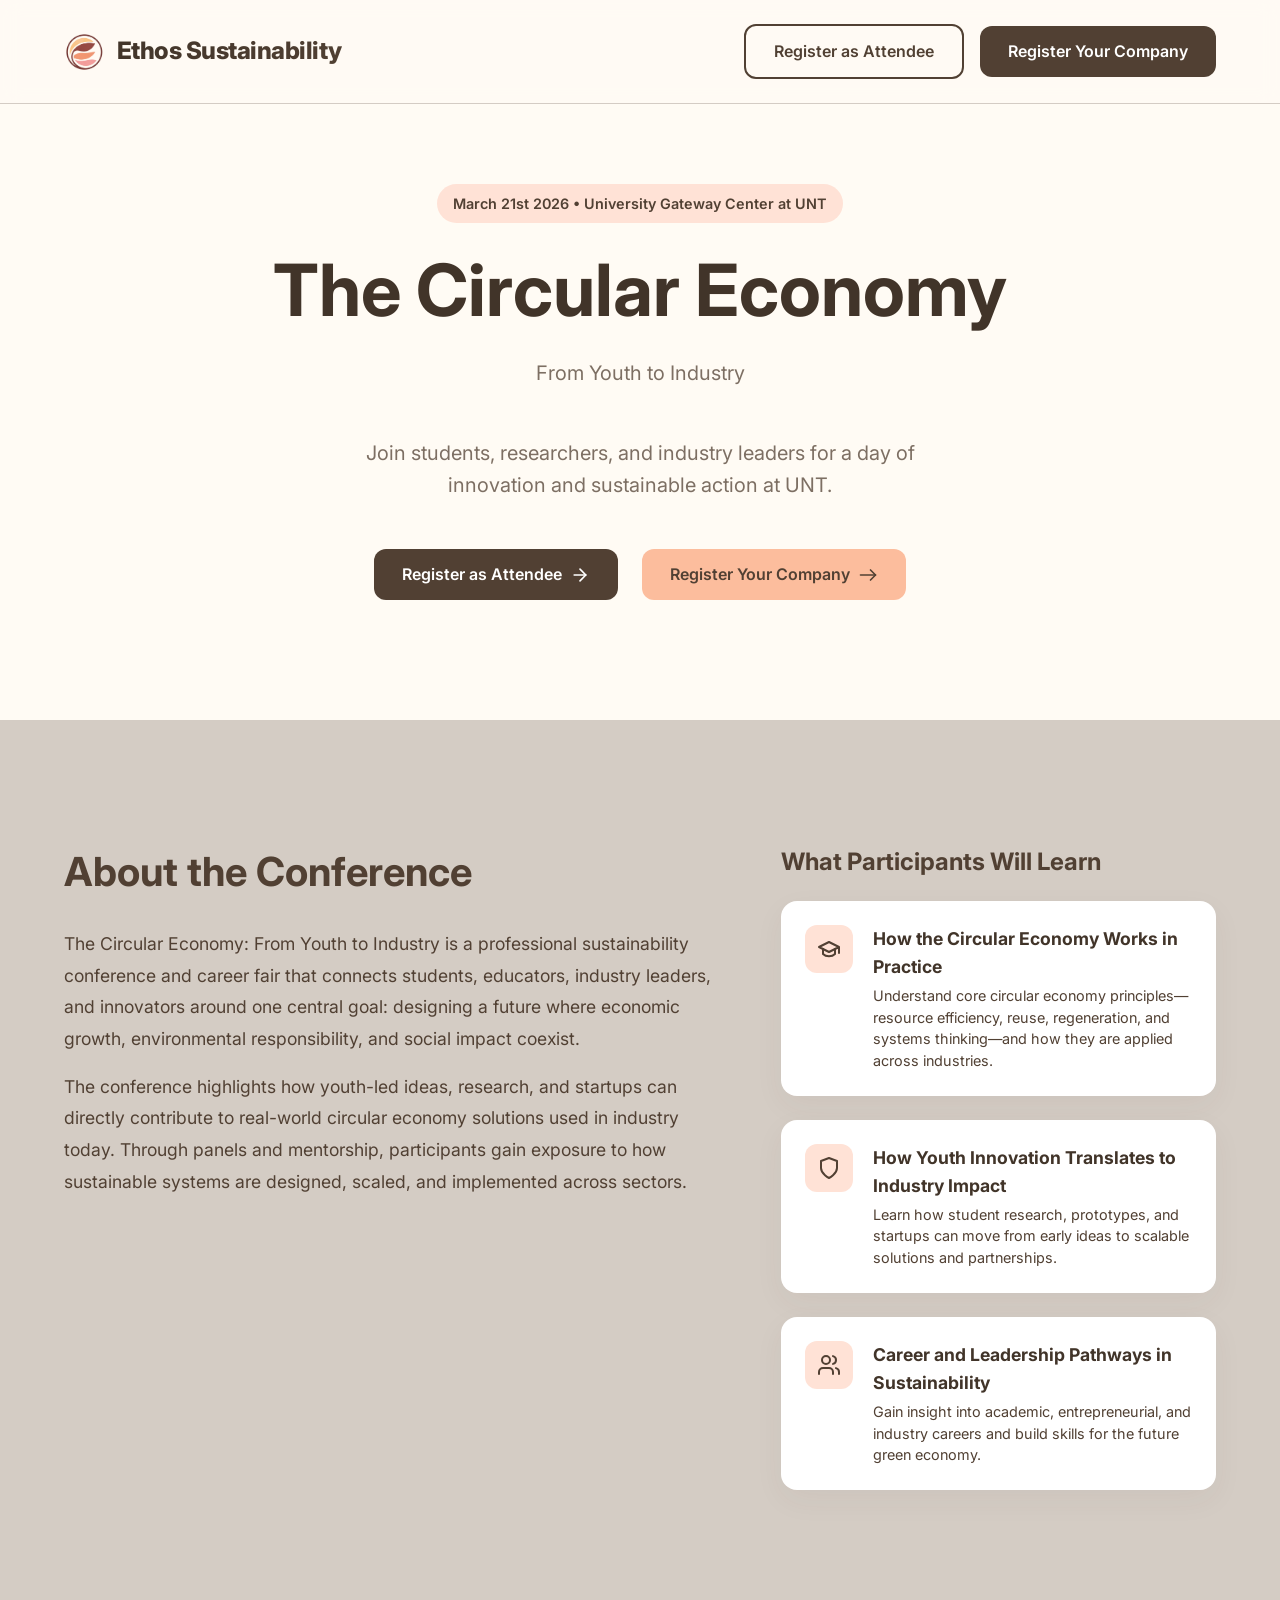
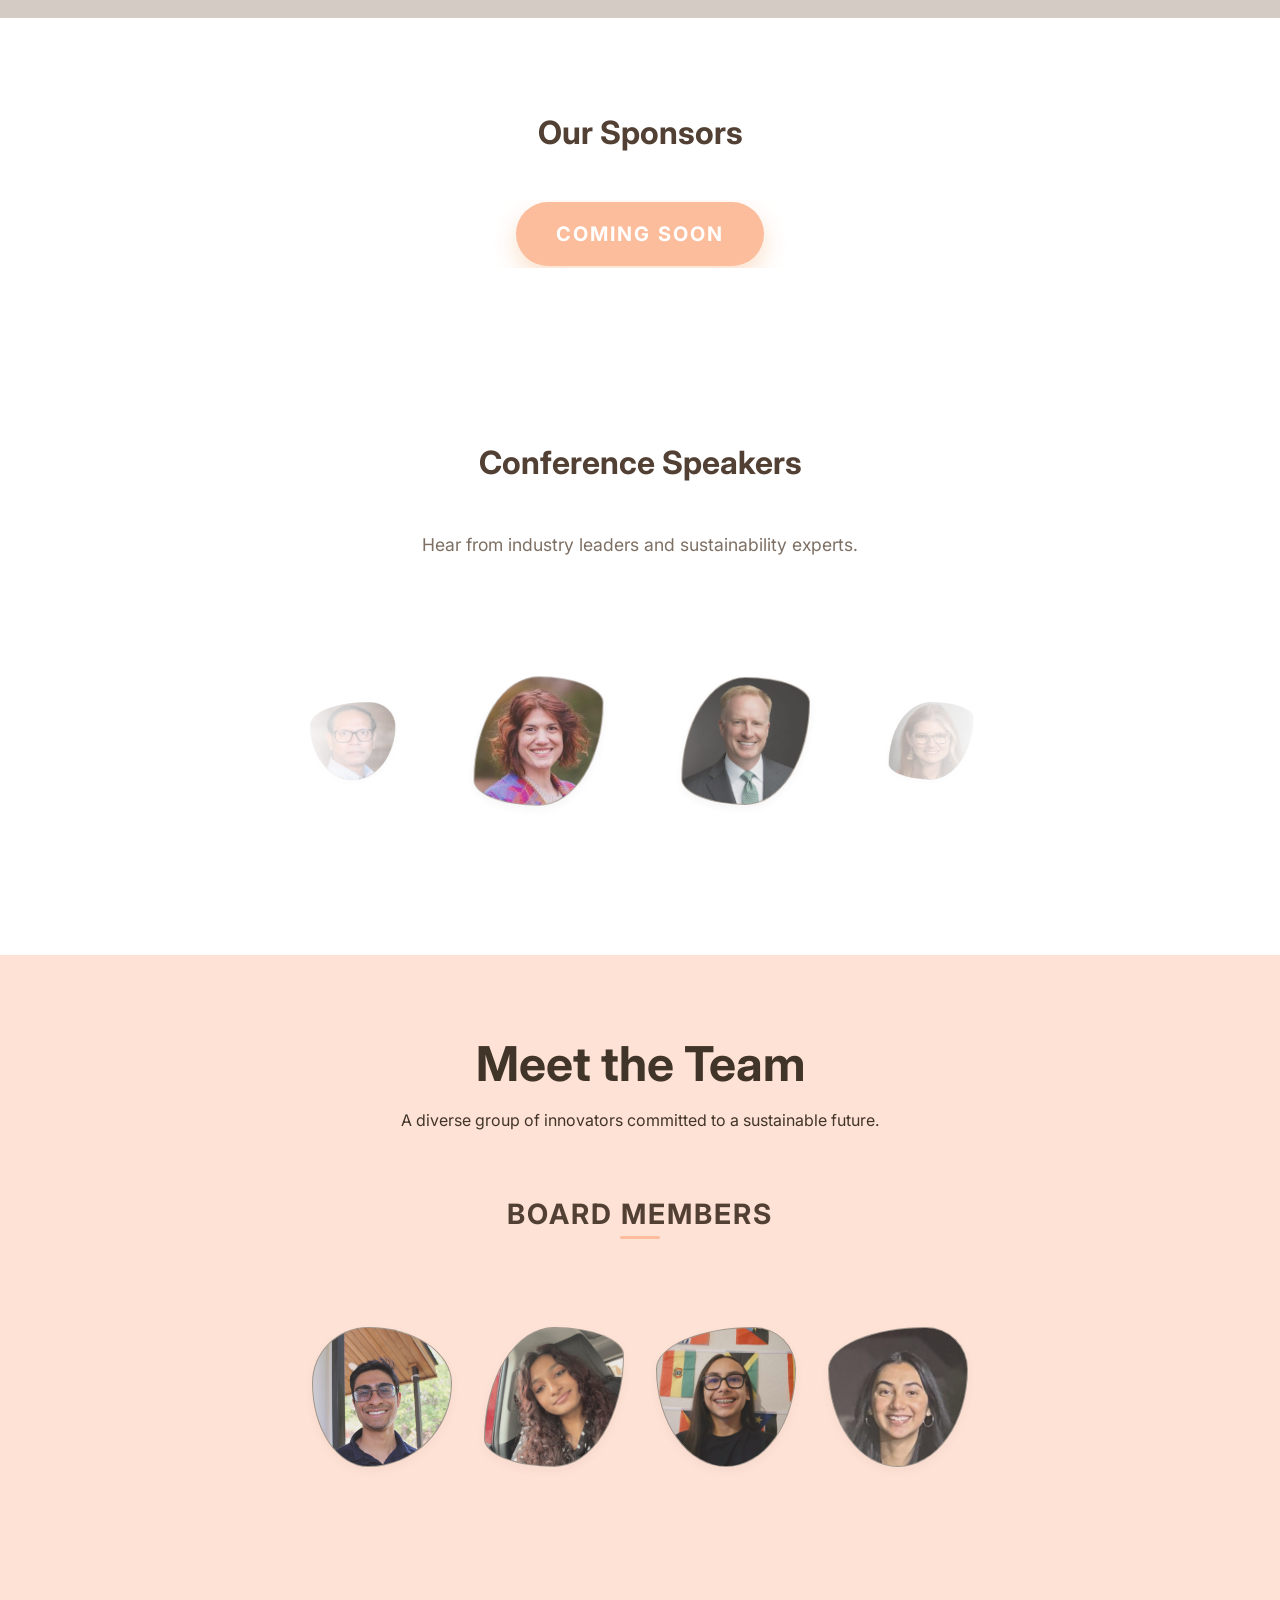
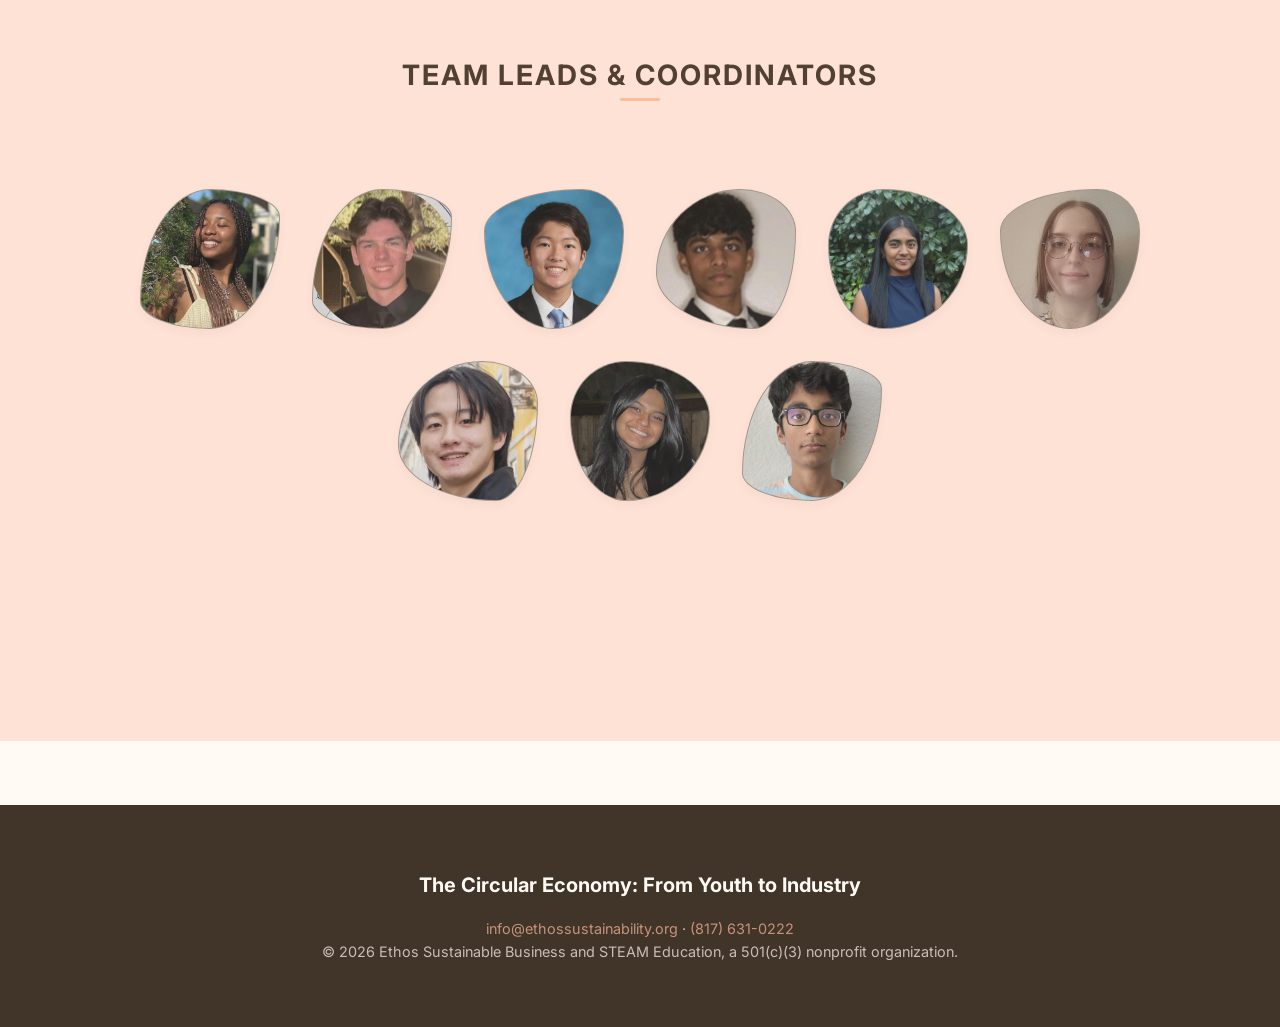
==== commit 36f1de05: "Update registration flow and footer - Remove registration deadlines from all pages - Fix spacing and" ====
--- a/index.html
+++ b/index.html
@@ -52,12 +52,6 @@
                         </svg>
                     </a>
                 </div>
-                <p class="animate delay-4" style="color: var(--text-muted); margin-top: 2rem; font-size: 1rem;">
-                    <span
-                        style="display: inline-block; padding: 0.5rem 1.25rem; background: var(--color-peach-light); color: var(--color-brown-dark); border-radius: 50px; font-weight: 600;">
-                        Registration closes March 14, 2026
-                    </span>
-                </p>
             </div>
         </section>
 
@@ -433,14 +427,6 @@
                 image: "SpeakerPhotos/BehnazBalmaki.jpg",
                 objectPosition: '50% 50%',
                 bio: 'Professor at Texas Woman\'s University specializing in environmental science and urban sustainability.'
-            },
-
-            {
-                name: 'Dr. Lehman Marks',
-                role: 'Panelist',
-                image: "SpeakerPhotos/LehmanMarks.jpg",
-                objectPosition: '50% 20%',
-                bio: 'Founder and CEO of Solar Car Challenge, promoting innovation in sustainable transportation and renewable energy education.'
             }
         ];
 
@@ -571,7 +557,8 @@
                     style="color: var(--color-peach); text-decoration: none;">info@ethossustainability.org</a> · <a
                     href="tel:+18176310222" style="color: var(--color-peach); text-decoration: none;">(817) 631-0222</a>
             </p>
-            <p class="footer-text">© 2026 Ethos Sustainable Business and STEAM Education</p>
+            <p class="footer-text">© 2026 Ethos Sustainable Business and STEAM Education, a 501(c)(3) nonprofit
+                organization.</p>
         </div>
     </footer>
 </body>
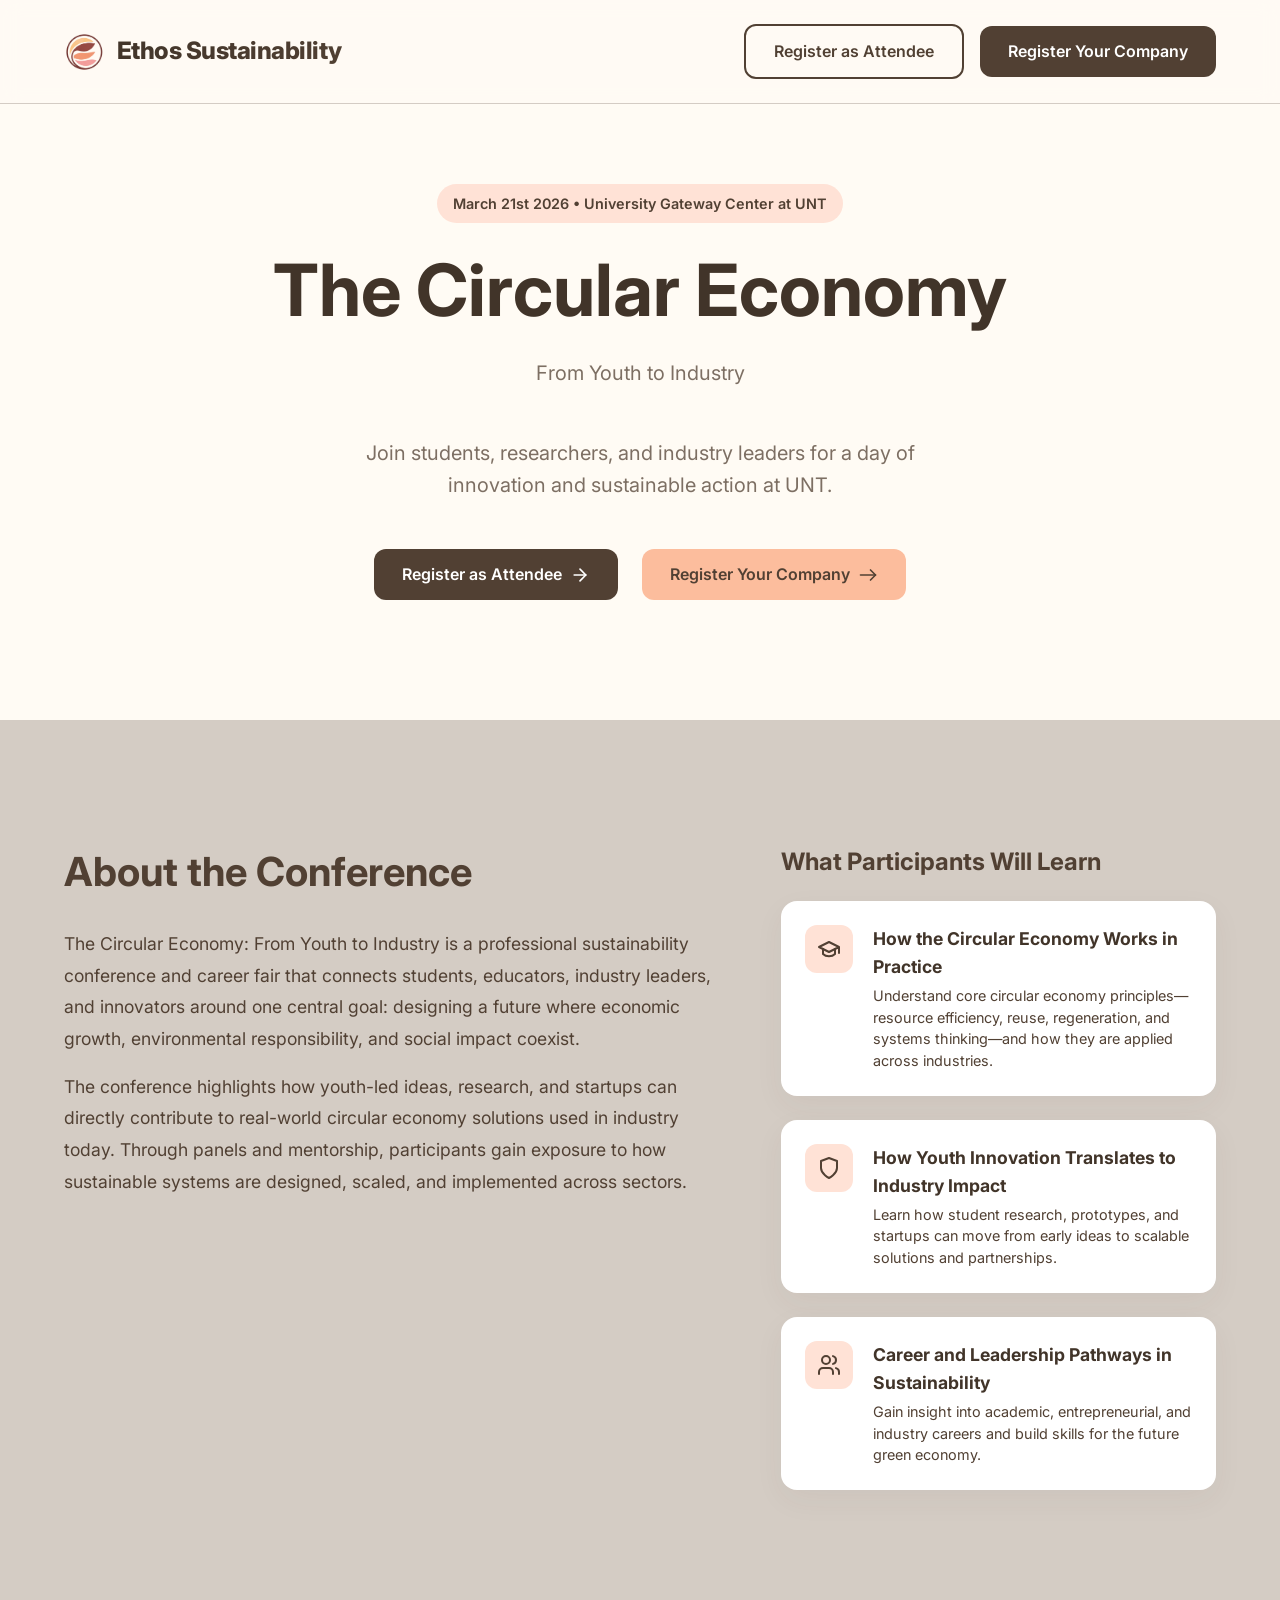
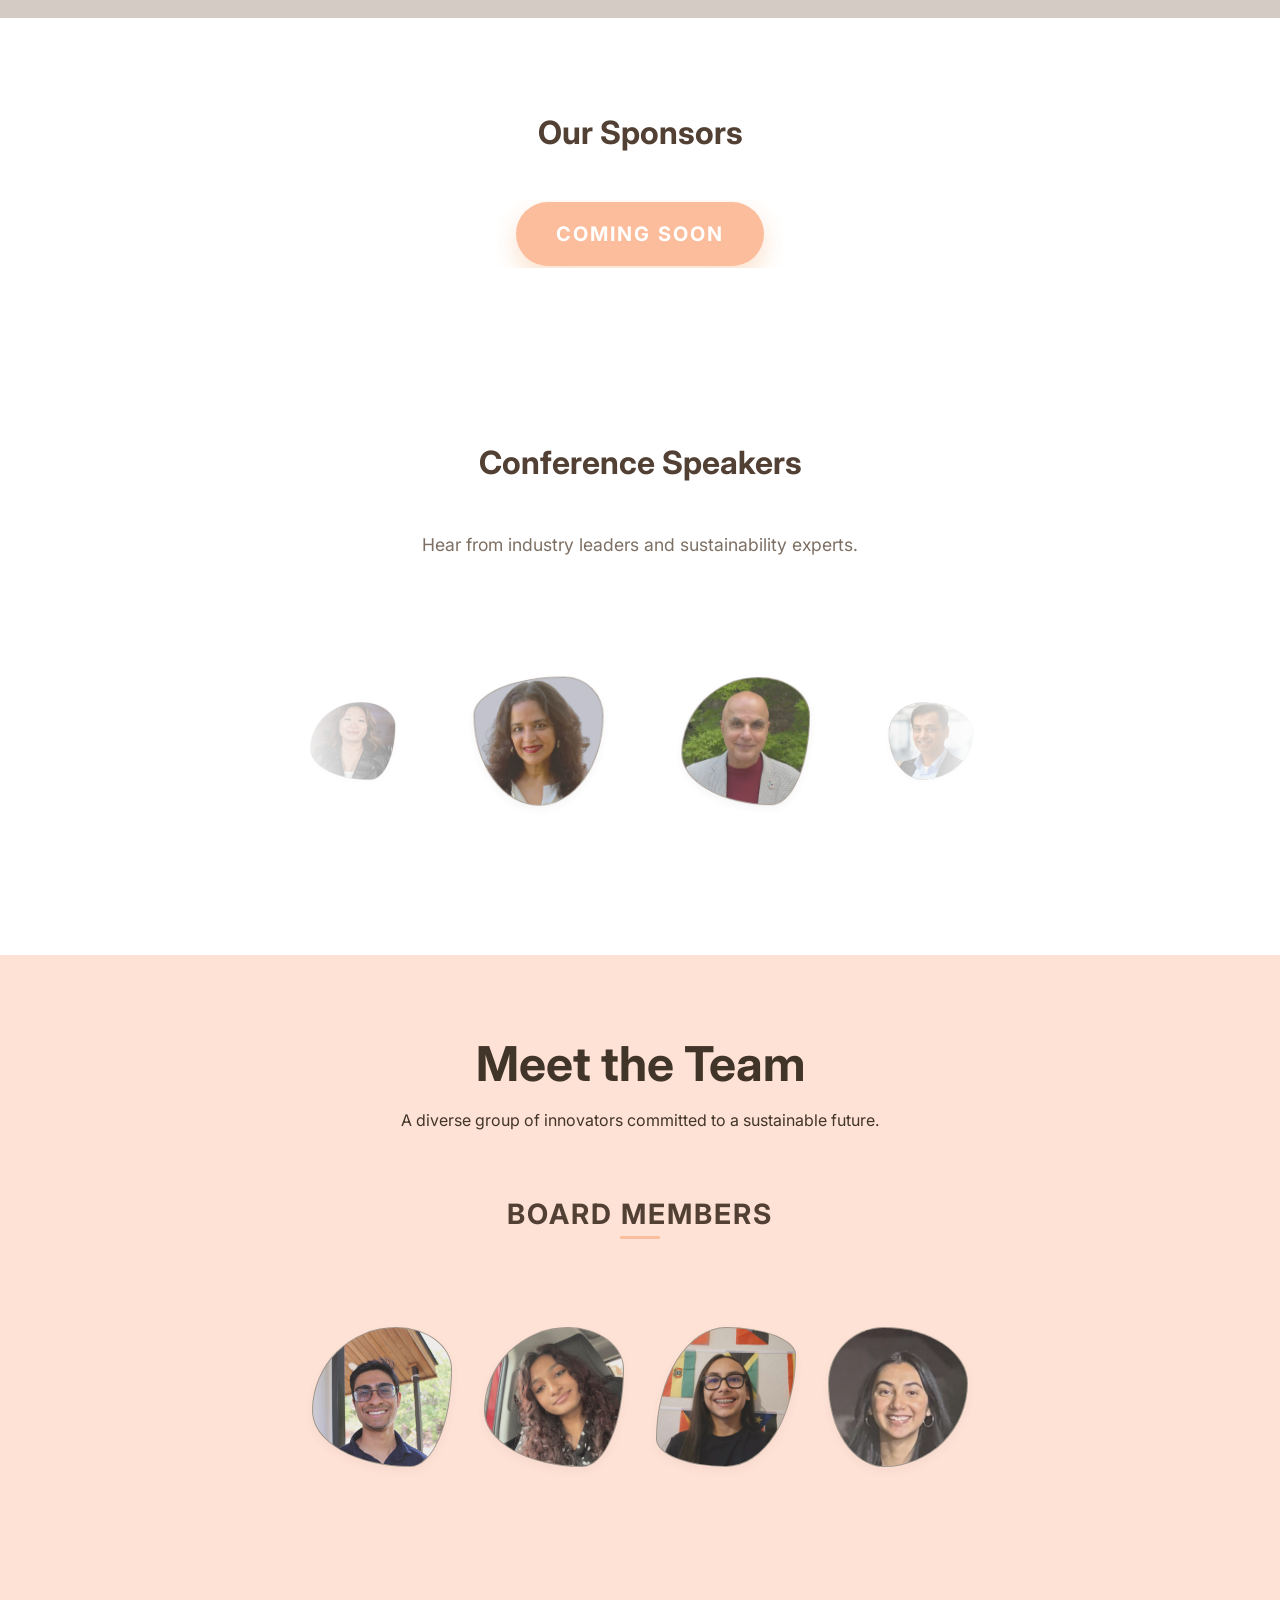
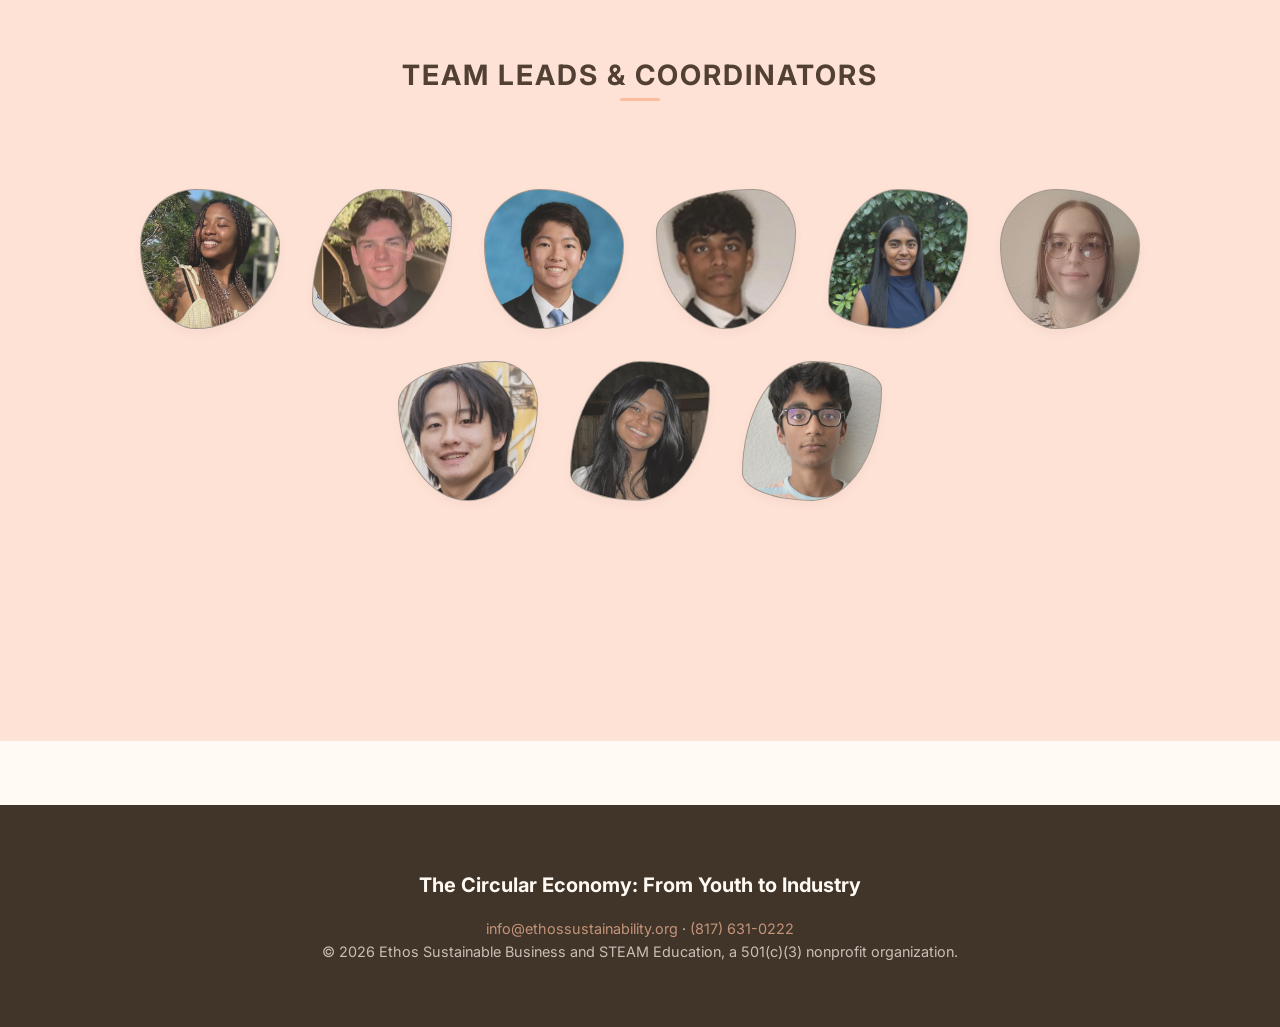
==== commit 43be10ba: "Updated speaker list" ====
--- a/index.html
+++ b/index.html
@@ -387,6 +387,34 @@
 
         const speakers = [
             {
+                name: 'Victoria Yip',
+                role: 'Keynote Speaker',
+                image: "SpeakerPhotos/VictoriaYip.png",
+                objectPosition: '50% 50%',
+                bio: 'Victoria Yip works across live music, brand partnerships, and fan engagement technology, helping artists and brands create authentic connections with audiences. She began her career working festivals and events in the Dallas–Fort Worth market and later curated MAX\'s brand partnership campaigns with artists including Jon Batiste, Luke Combs, AJR, and Musiq Soulchild, and brands such as Ford, Dr Pepper, McDonald\'s, Canon, and Honda. She now helps lead SET, MAX\'s technology division, helping artists capture fan data and build deeper relationships with audiences both online and at live shows. Victoria is a University of North Texas alumna.'
+            },
+            {
+                name: 'Geeta Menon',
+                role: 'Panelist',
+                image: "SpeakerPhotos/GeetaMenon.webp",
+                objectPosition: '50% 50%',
+                bio: 'Geeta is a professional with 30+ years of IT industry experience at companies like SAP, Dell and Accenture. Her most recent experience is in scaling security and regulatory compliance programs. Her deep concern for the deteriorating health of our environment spurred her to establish One Earth One Chance. Geeta was honored as 2023 IANT Woman of the Year for her unwavering commitment to environmental sustainability.'
+            },
+            {
+                name: 'Philip Samson',
+                role: 'Keynote Speaker',
+                image: "SpeakerPhotos/PhilipSamson.webp",
+                objectPosition: '50% 50%',
+                bio: 'Philip brings 40+ years of experience in management and information communications technology having most recently worked with Ericsson. Through his company, Spherycle Thinking, Philip\'s mission is to catalyze and accelerate sustainability practices by bringing its knowledge to the forefront of thought and conversation using coaching, mentoring and publications. Philip is an avid sailor and builder of model train layouts.'
+            },
+            {
+                name: 'Ajay Vonkarey',
+                role: 'Panelist',
+                image: "SpeakerPhotos/AjayVonkarey.webp",
+                objectPosition: '50% 50%',
+                bio: 'Ajay is a sustainability leader with expertise in sustainability strategy, climate solutions, circular economy, supply chain, ESG and regulatory affairs. Combining his personal passion and professional experience he helps corporations and non-profit organizations with their sustainability journey and help combat climate change. For One Earth One Chance, he is responsible for securing grants, training, advocacy, and partnerships.'
+            },
+            {
                 name: 'Mr. Prasad Jaladi',
                 role: 'Keynote Speaker',
                 image: "SpeakerPhotos/PrasadJaladi.jpg",
@@ -401,32 +429,11 @@
                 bio: 'Professor at Texas Woman\'s University specializing in applied sustainability and circular economy practices.'
             },
             {
-                name: 'Dr. Keller',
-                role: 'Panelist',
-                image: "SpeakerPhotos/HarrisonKeller.jpg",
-                objectPosition: '50% 20%',
-                bio: 'Expert in university-level sustainable education, focusing on integrating sustainability into higher education curricula.'
-            },
-            {
                 name: 'Ms. Jennifer English',
                 role: 'Panelist',
                 image: "SpeakerPhotos/JenniferEnglish.jpg",
                 objectPosition: '50% 50%',
                 bio: 'High school educator bringing the perspective of sustainability education at the secondary school level.'
-            },
-            // {
-            //     name: 'George Cummings',
-            //     role: 'Panelist',
-            //     image: "SpeakerPhotos/GeorgeCummings.jpg",
-            //     objectPosition: '50% 50%',
-            //     bio: 'Expert in water systems and environmental management, focusing on sustainable practices for aquatic ecosystems.'
-            // },
-            {
-                name: 'Dr. Behnaz Balmaki',
-                role: 'Panelist',
-                image: "SpeakerPhotos/BehnazBalmaki.jpg",
-                objectPosition: '50% 50%',
-                bio: 'Professor at Texas Woman\'s University specializing in environmental science and urban sustainability.'
             }
         ];
 
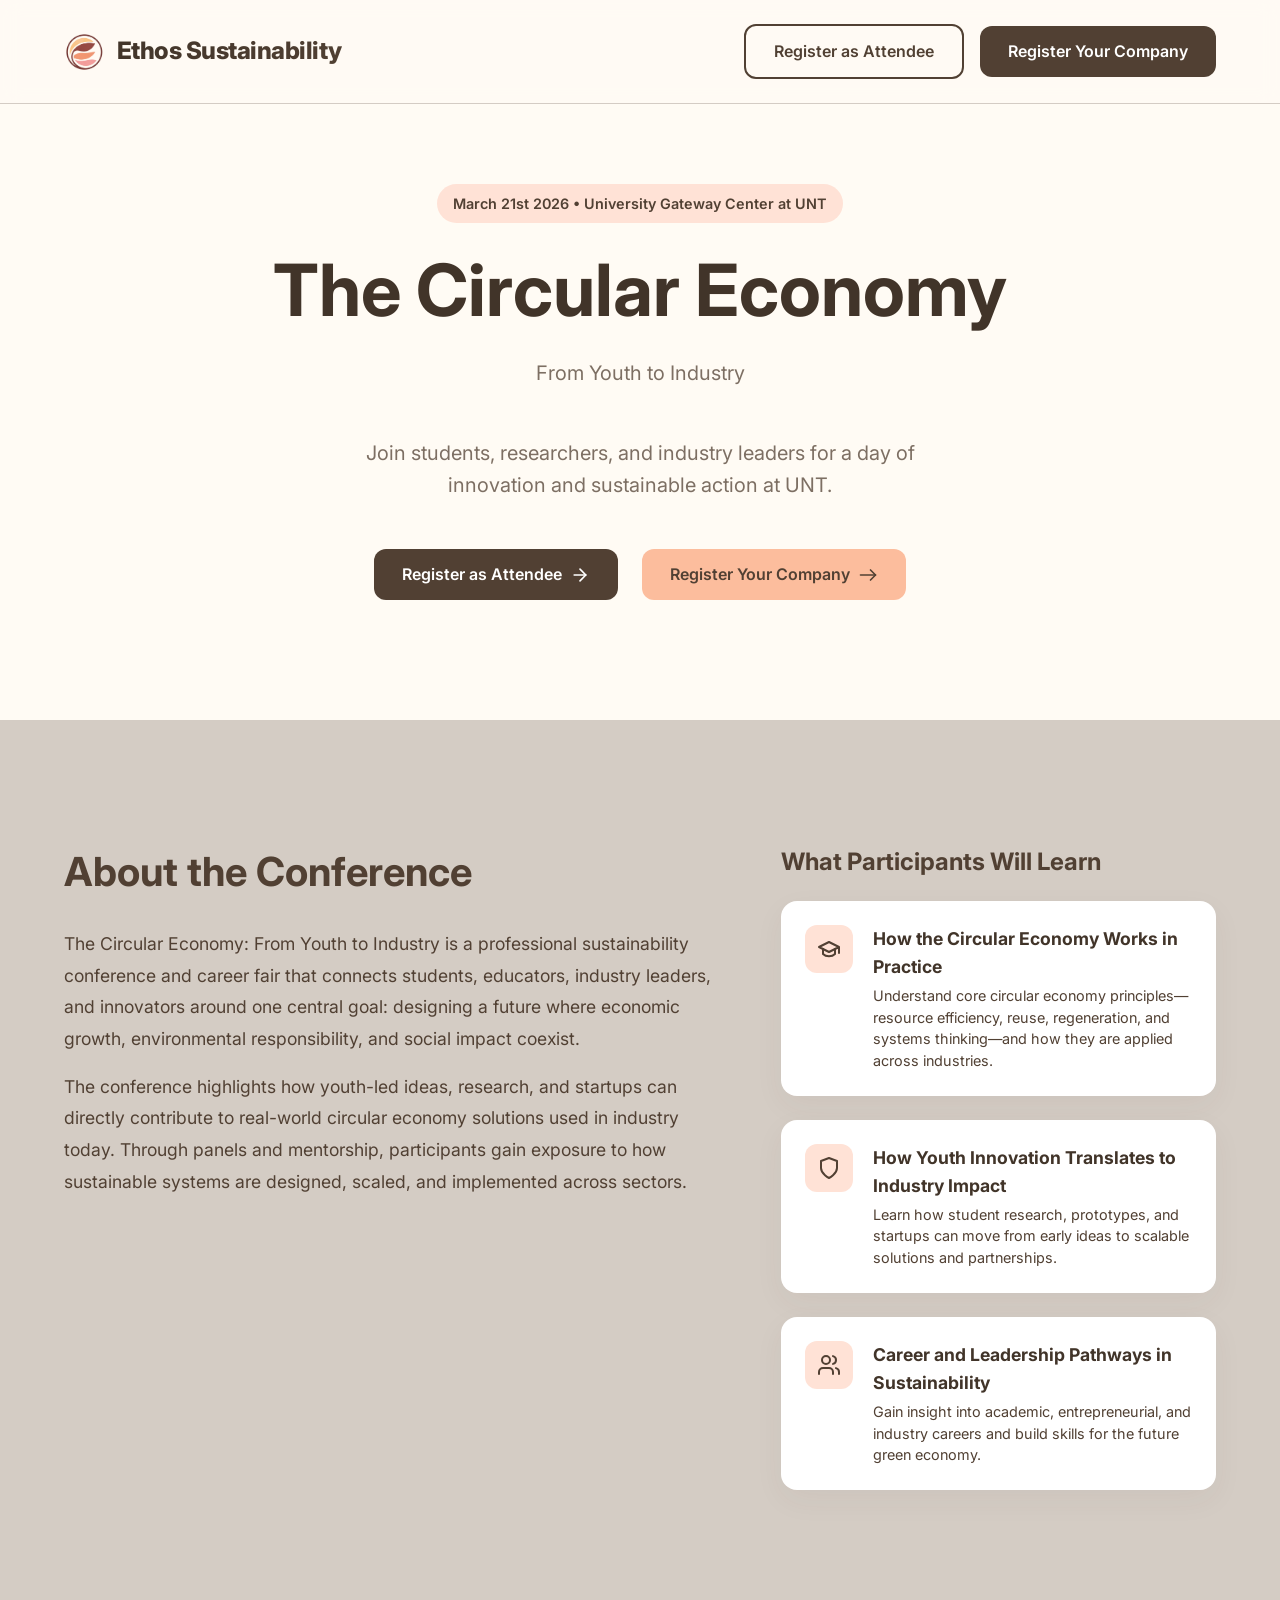
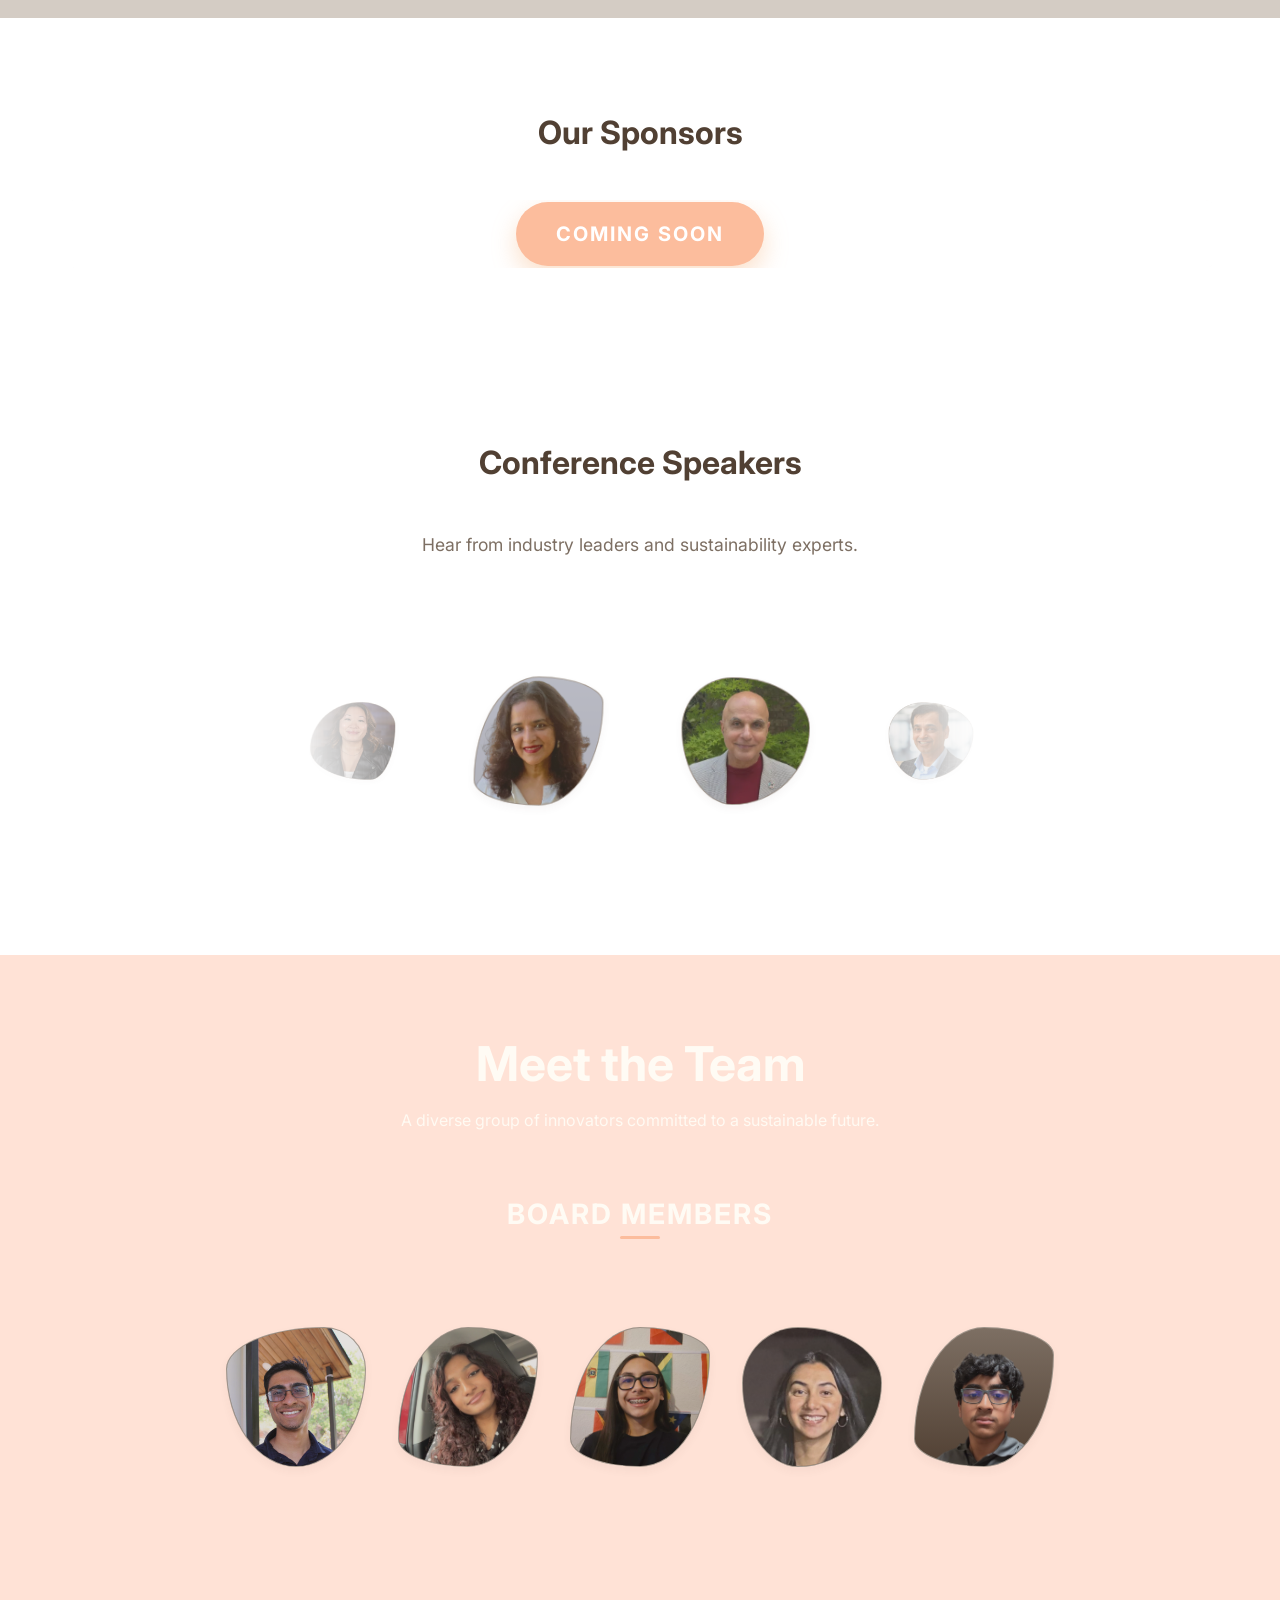
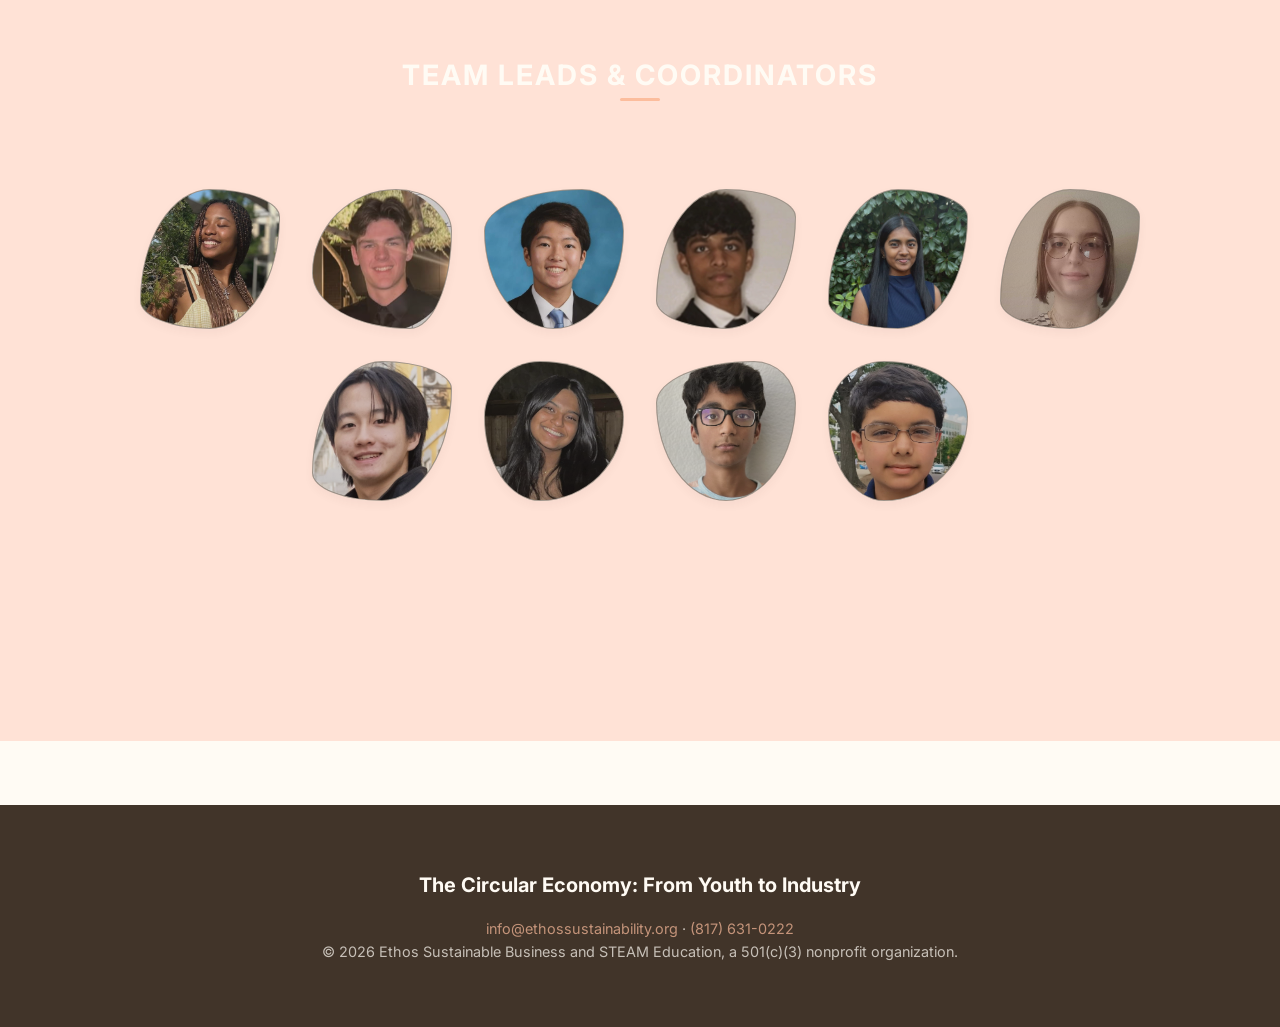
==== commit 7e734b7f: "Added Myself and Akshaj to the team list" ====
--- a/index.html
+++ b/index.html
@@ -270,6 +270,13 @@
                 bio: 'Juhi manages internal operations at ethos sustainability and is someone who passionately wants to make a positive impact on the environment as well as people!'
             },
             {
+                name: 'Gautham Nair',
+                role: 'Systems Lead',
+                image: 'TeamPhotos/Nair.png',
+                objectPosition: '50% 50%',
+                bio: 'Systems lead for the website, app, and AV during the conference. If anything technical fails during the conference, you know who to blame!'
+            },
+            {
                 name: 'Nia Abrams',
                 role: 'Conference Coordinator',
                 image: 'TeamPhotos/Abrams.jpg',
@@ -332,6 +339,13 @@
                 image: 'TeamPhotos/Kumar.jpeg',
                 objectPosition: '50% 50%',
                 bio: 'I\'m a motivated student with a strong interest in science and problem-solving. I enjoy challenging myself academically and taking on leadership roles in meaningful projects. I\'m driven by curiosity and a desire to make a positive impact in the future.'
+            },
+            {
+                name: 'Akshaj Verma',
+                role: 'Team Member — Parking Coordinator',
+                image: 'TeamPhotos/Verma.png',
+                objectPosition: '50% 50%',
+                bio: 'Parking Coordinator. Junior — Computer Engineering track.'
             }
         ];
 
@@ -373,8 +387,8 @@
                 </div>
             `;
 
-            // First 4 are board members
-            if (i < 4) {
+            // First 5 are board members
+            if (i < 5) {
                 boardGrid.appendChild(member);
             } else {
                 coordinatorsGrid.appendChild(member);
--- a/styles.css
+++ b/styles.css
@@ -22,7 +22,11 @@
     --container-max: 1200px;
     --section-padding: 5rem 1rem;
     --transition: all 0.3s cubic-bezier(0.4, 0, 0.2, 1);
-    --shadow: 0 10px 30px rgba(65, 52, 41, 0.08);
+        --shadow: 0 10px 30px rgba(65, 52, 41, 0.08);
+        /* Team photo background for transparent images */
+        --team-photo-bg: var(--color-brown-light);
+        /* Vertical gradient for team section (top: dark → bottom: light) */
+        --team-gradient: linear-gradient(180deg, var(--color-brown-dark) 0%, var(--color-brown-light) 100%);
 }
 
 * {
@@ -540,7 +544,7 @@
 .team-header h2 {
     font-size: 3rem;
     margin-bottom: 1rem;
-    color: var(--color-dark);
+    color: var(--color-cream);
 }
 
 .team-subcategory {
@@ -551,11 +555,16 @@
 .team-subcategory h3 {
     font-size: 1.75rem;
     margin-bottom: 2rem;
-    color: var(--color-brown-dark);
+    color: var(--color-cream);
     text-transform: uppercase;
     letter-spacing: 2px;
     position: relative;
     display: inline-block;
+}
+
+.team-header p {
+    color: var(--color-cream);
+    opacity: 0.95;
 }
 
 .team-subcategory h3::after {
@@ -634,11 +643,11 @@
     left: 0;
     width: 100%;
     height: 100%;
-    background-color: var(--color-tan);
+    background: linear-gradient(to top, var(--color-brown-dark) 0%, var(--color-brown-light) 100%);
     display: flex;
     align-items: center;
     justify-content: center;
-    color: var(--color-brown-dark);
+    color: var(--color-cream);
     transition: var(--transition);
     z-index: 1;
 }
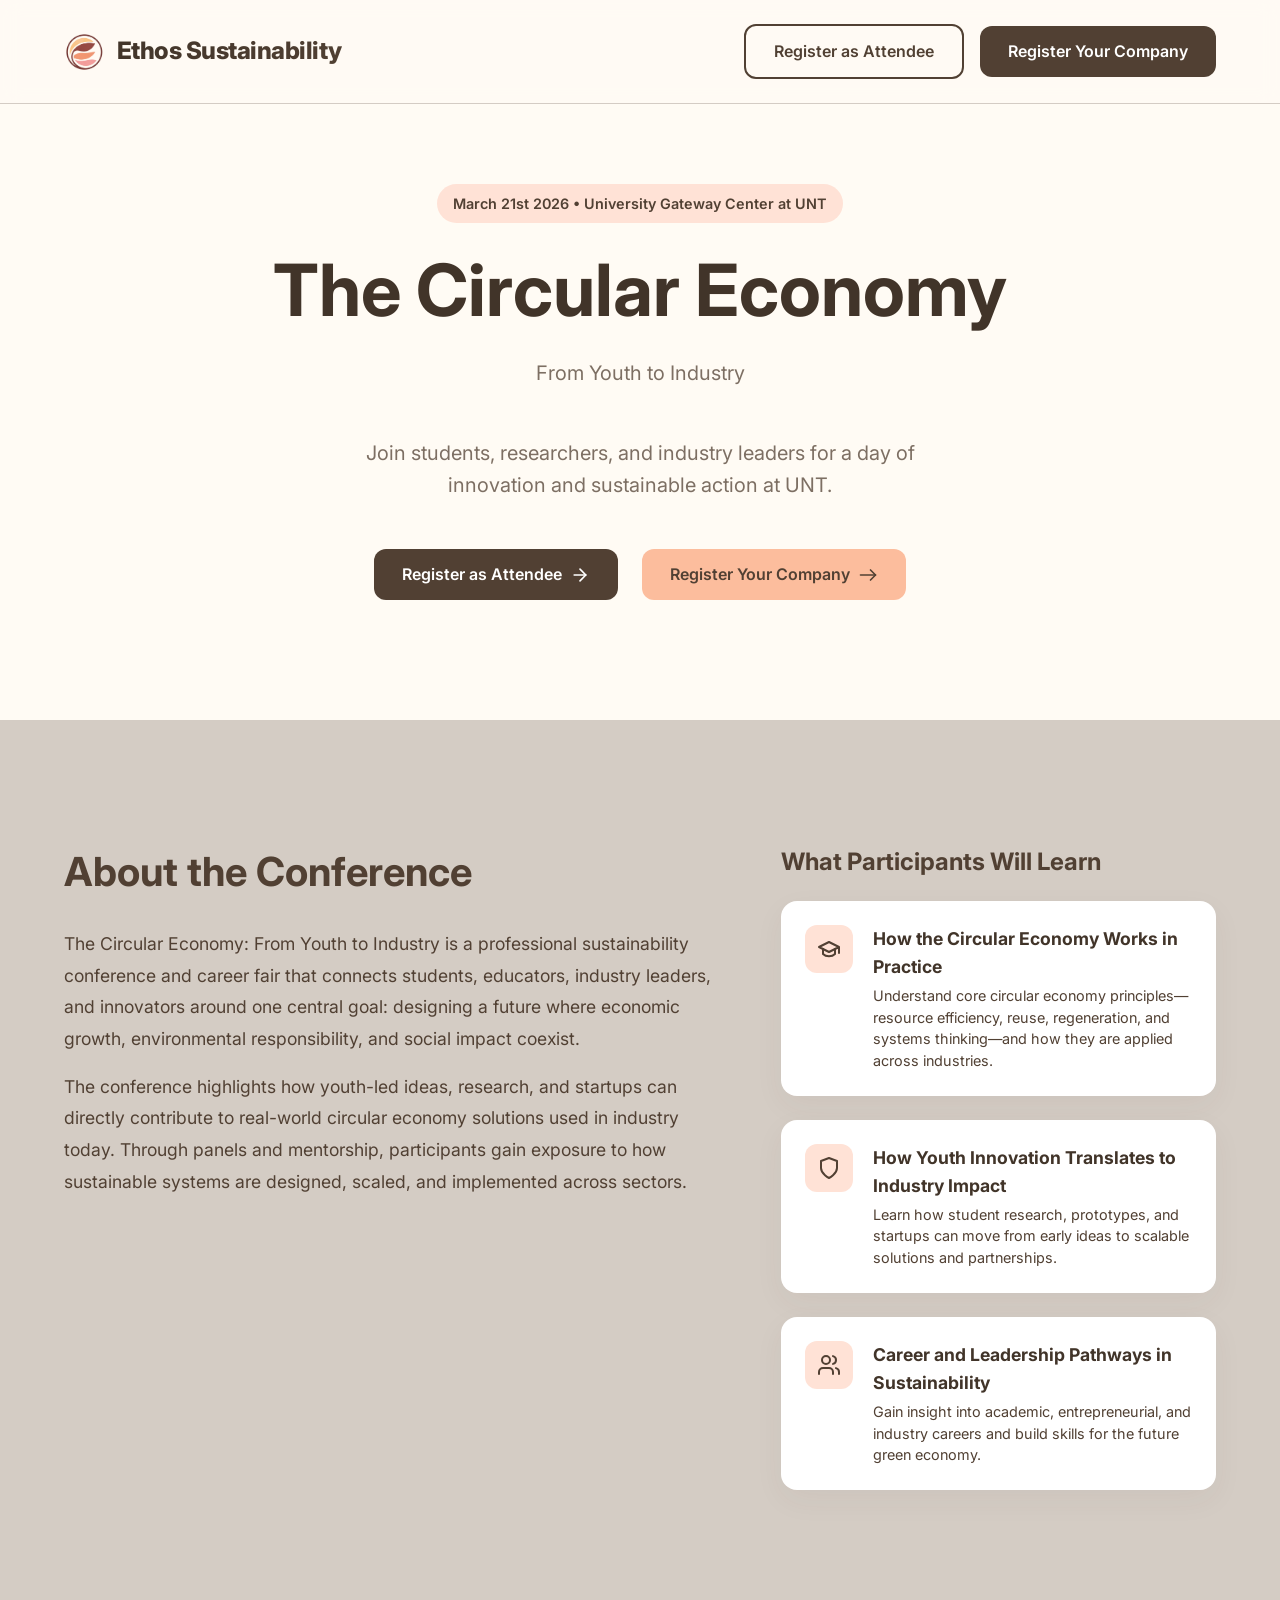
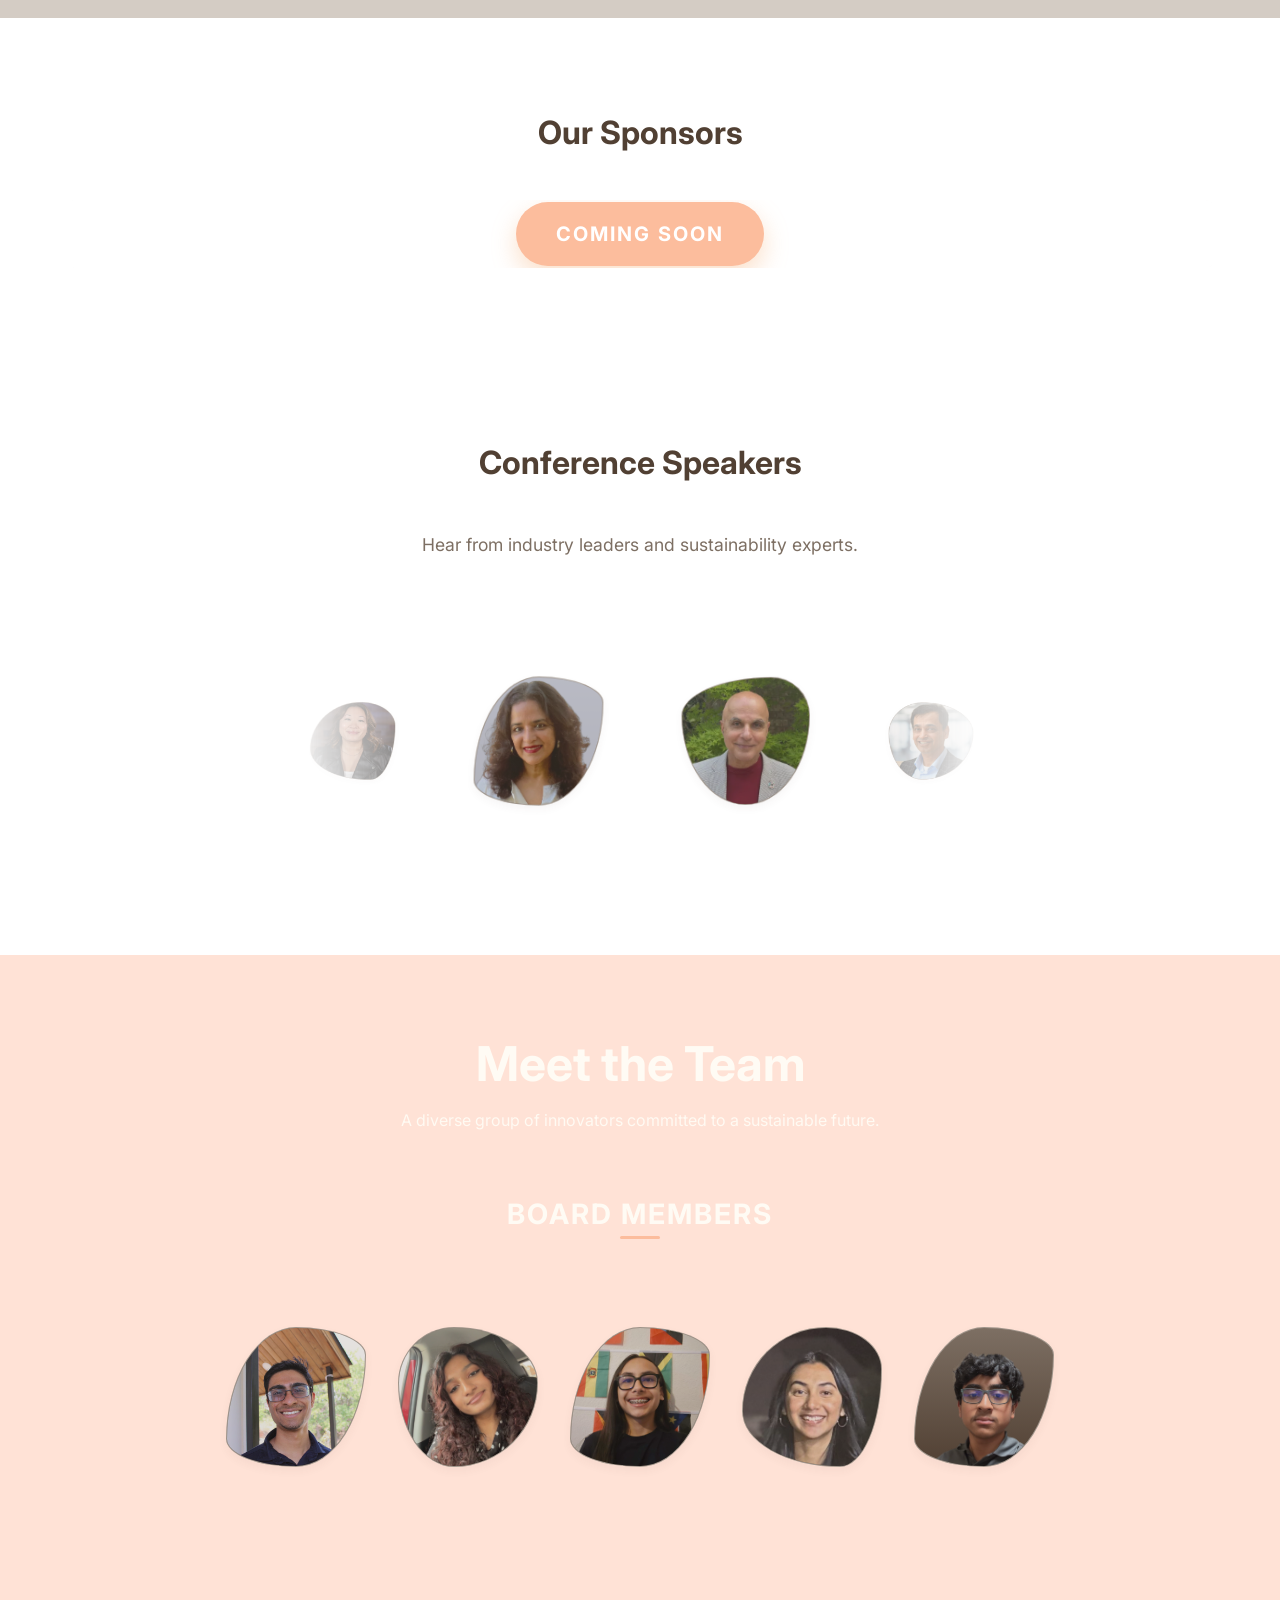
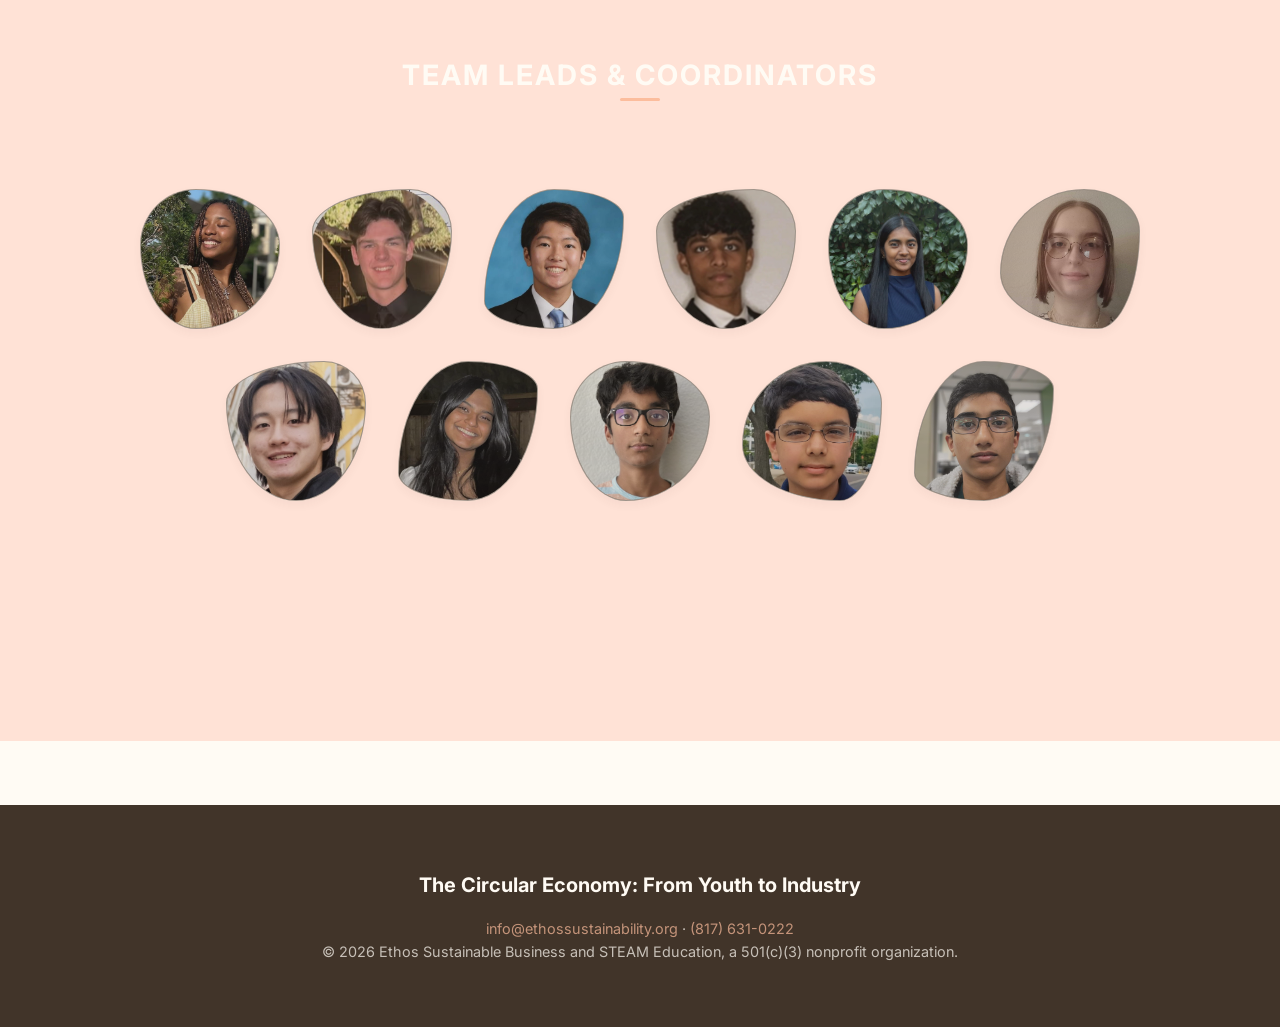
==== commit 3bd2f35c: "Added Akhil to team" ====
--- a/index.html
+++ b/index.html
@@ -346,8 +346,16 @@
                 image: 'TeamPhotos/Verma.png',
                 objectPosition: '50% 50%',
                 bio: 'Parking Coordinator. Junior — Computer Engineering track.'
+            },
+            {
+                name: 'Akhil Tumati',
+                role: 'Team Member',
+                image: 'TeamPhotos/Tumati.jpeg',
+                objectPosition: '50% 50%',
+                bio: 'Akhil is a junior at TAMS studying General Math and Science. In his freetime, he will build stuff, code stuff, and do other activities that are quite unrelated to his major.'
             }
         ];
+
 
         function getRandomShape() {
             // Ensure values aren't too extreme (stay between 25% and 75%)
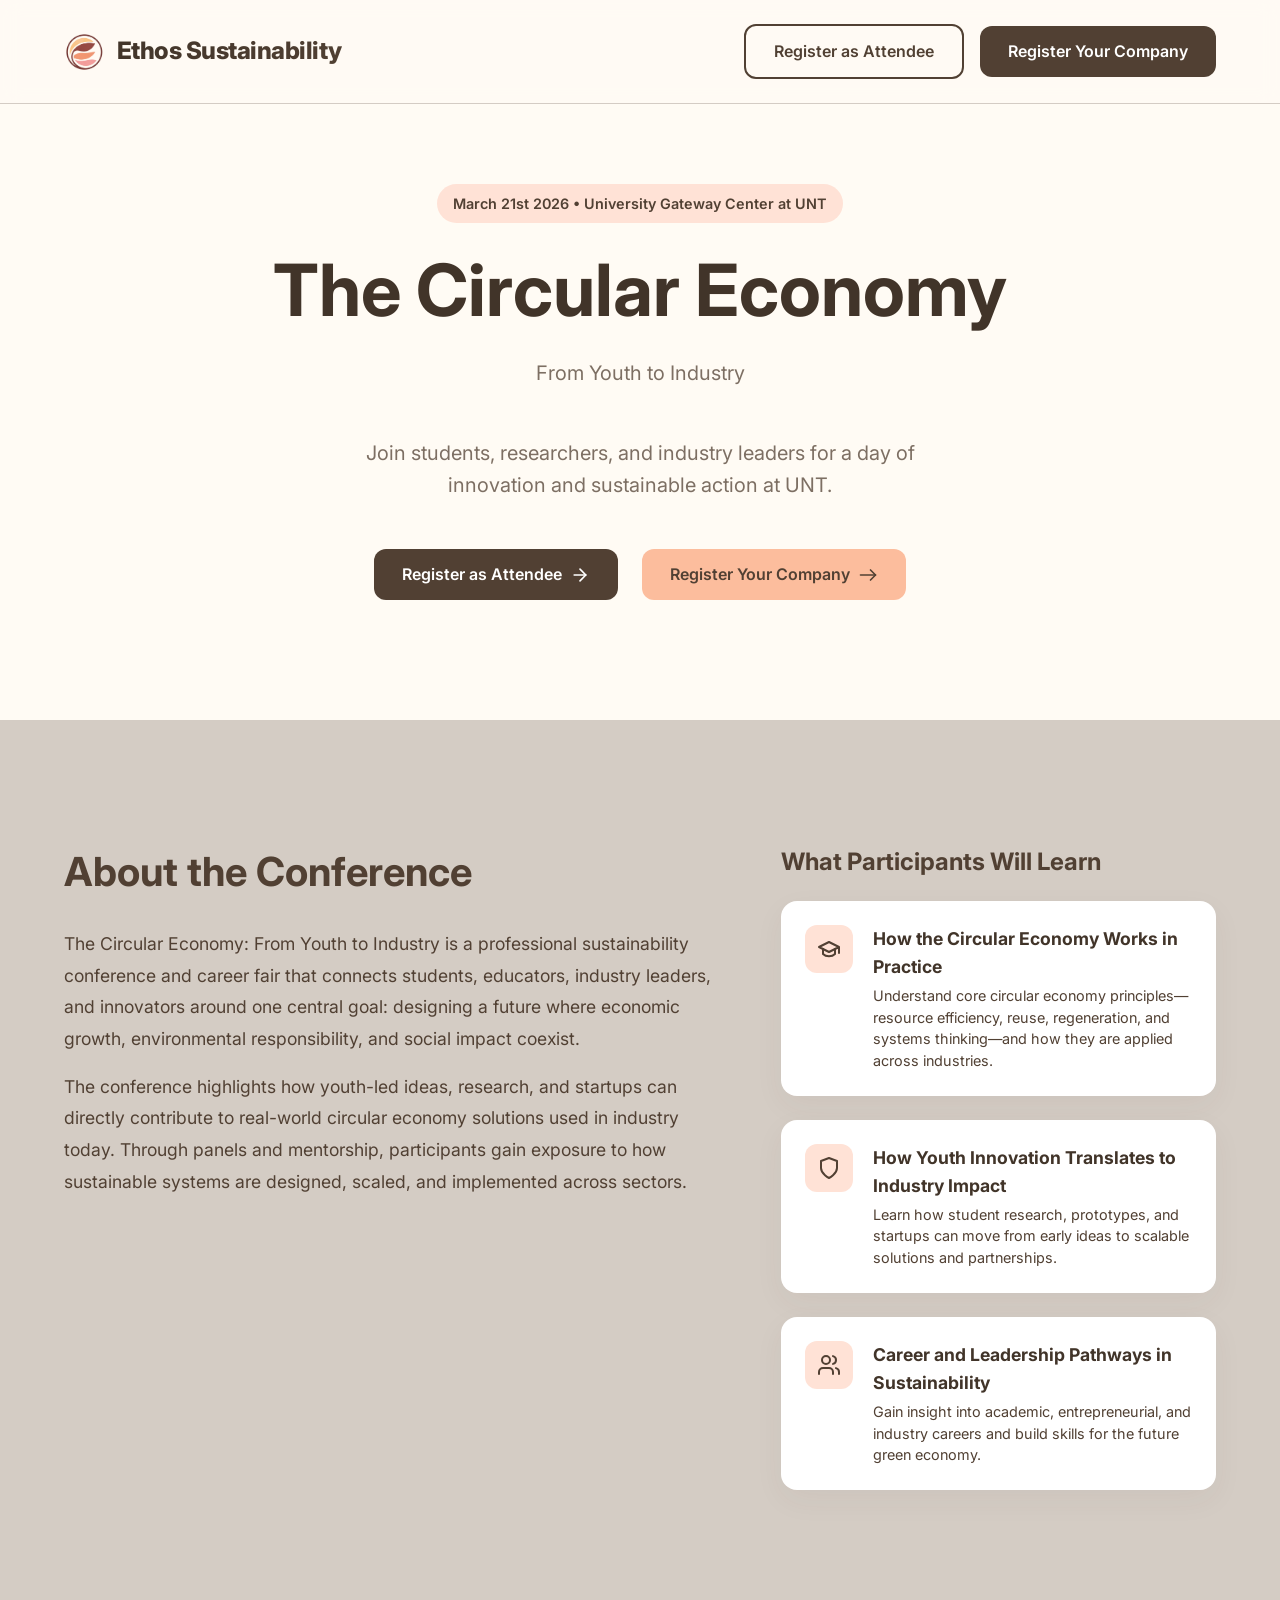
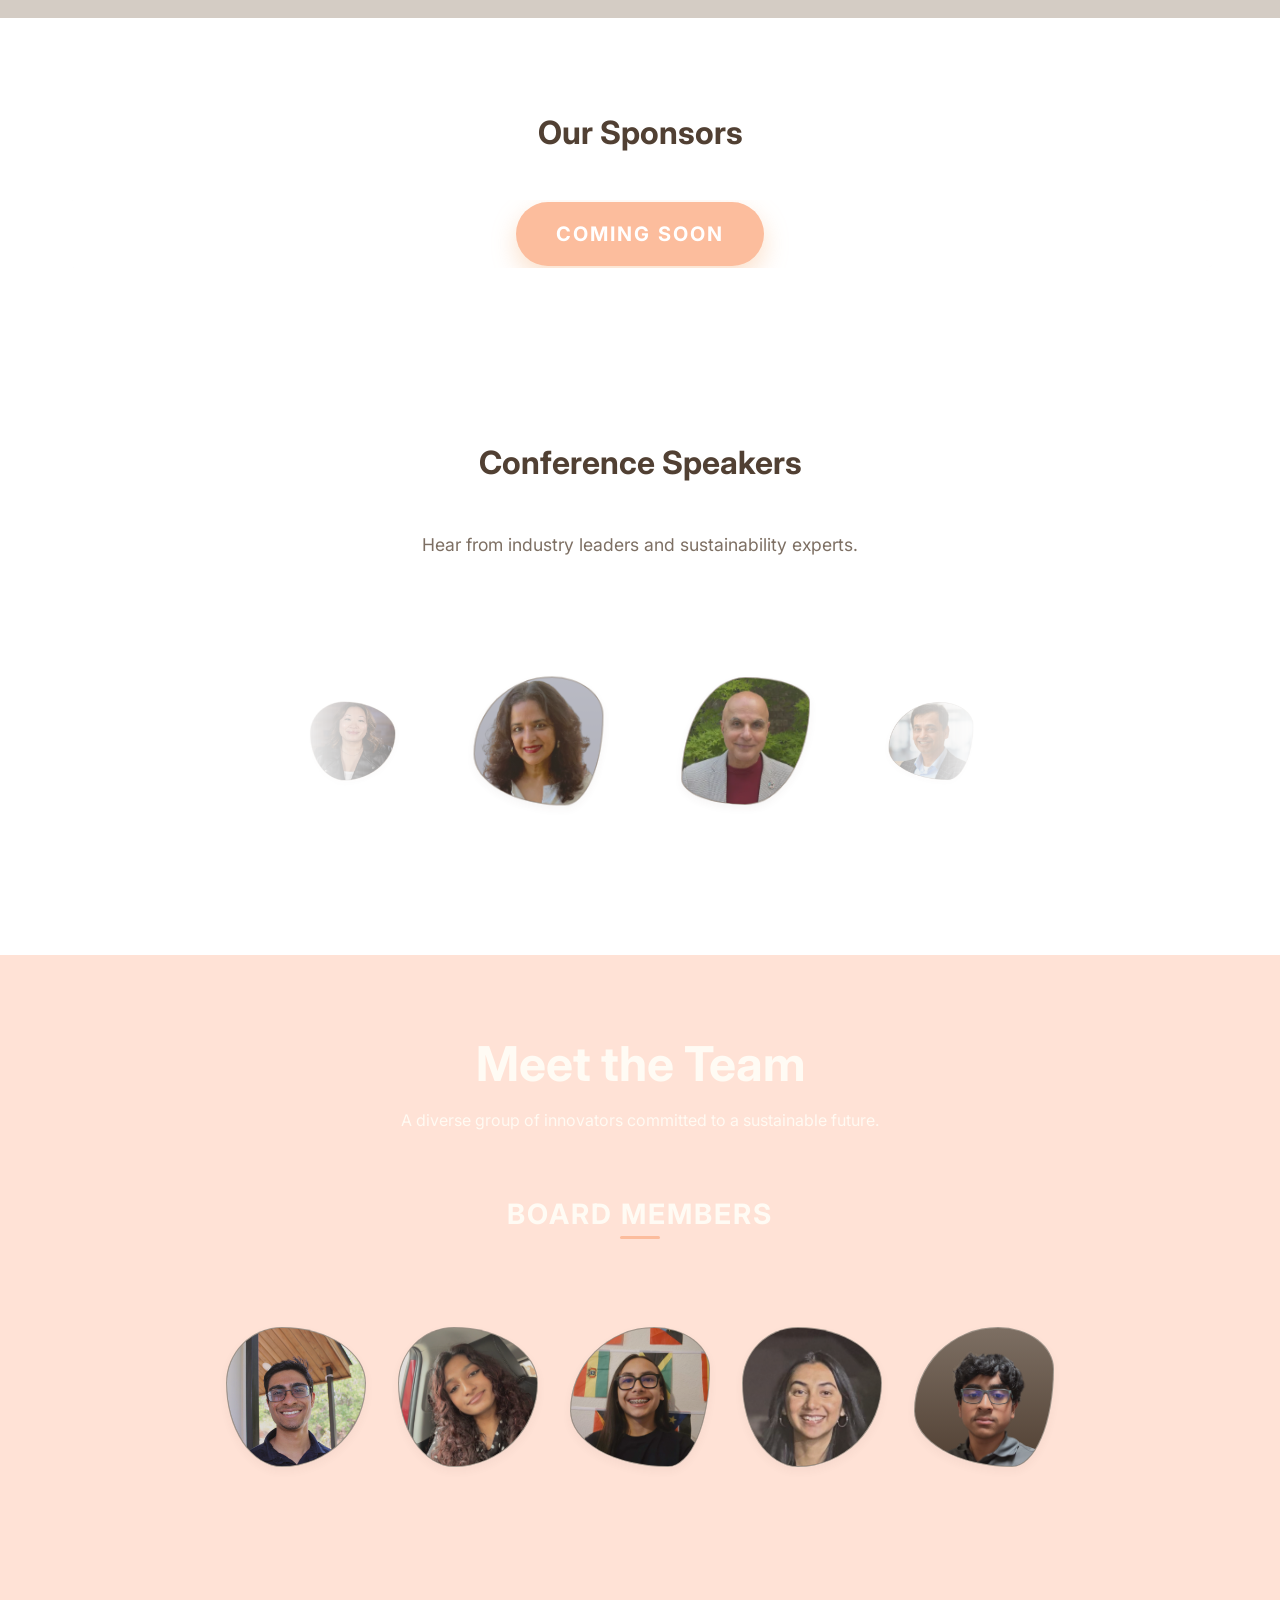
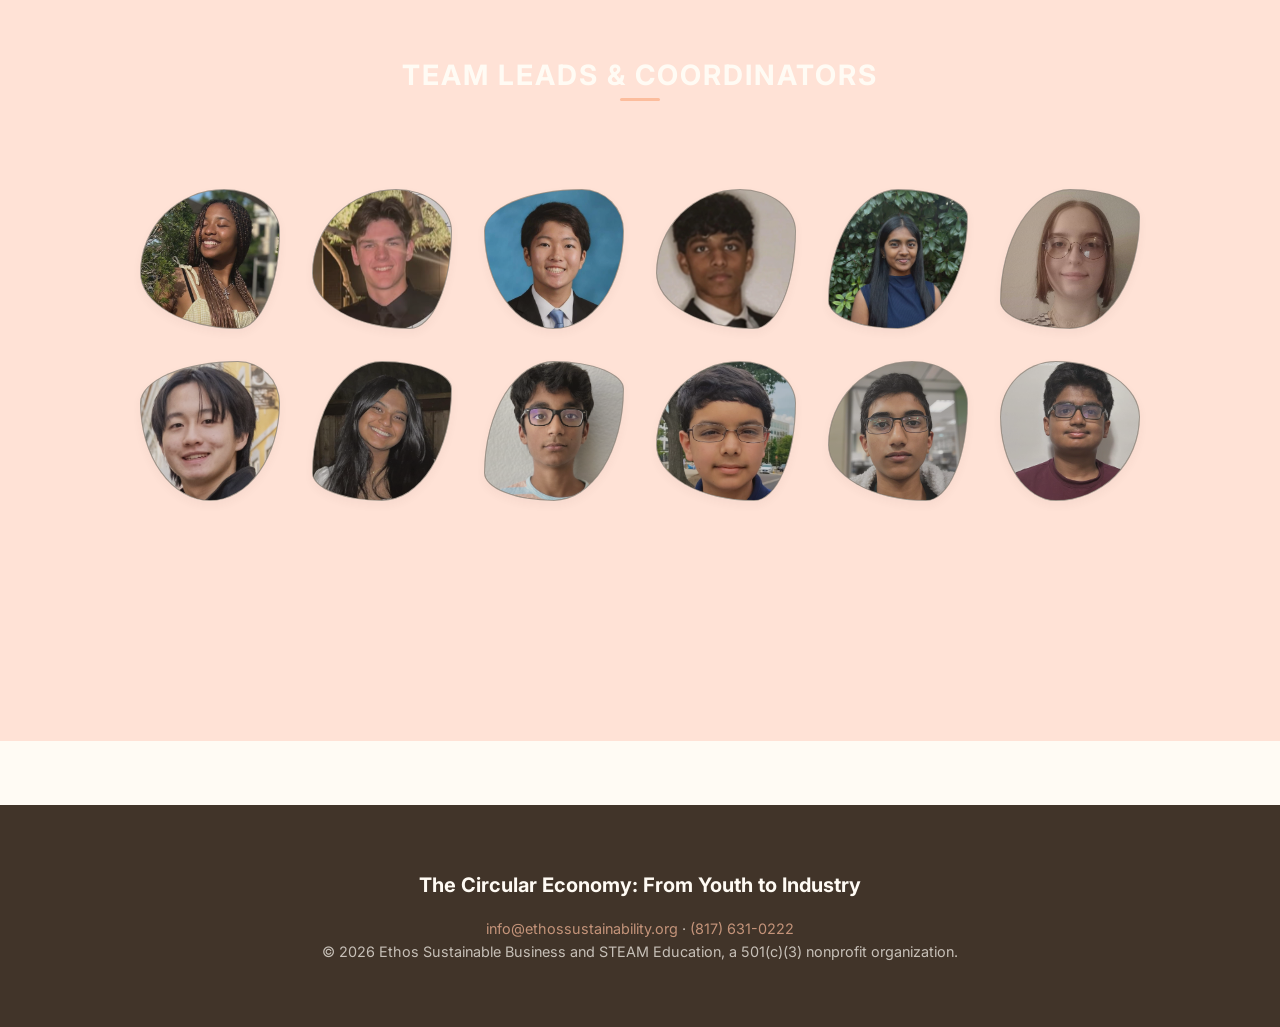
==== commit c703d265: "Added Sai to team" ====
--- a/index.html
+++ b/index.html
@@ -342,7 +342,7 @@
             },
             {
                 name: 'Akshaj Verma',
-                role: 'Team Member — Parking Coordinator',
+                role: 'Conference Coordinator — Parking Coordinator',
                 image: 'TeamPhotos/Verma.png',
                 objectPosition: '50% 50%',
                 bio: 'Parking Coordinator. Junior — Computer Engineering track.'
@@ -353,6 +353,13 @@
                 image: 'TeamPhotos/Tumati.jpeg',
                 objectPosition: '50% 50%',
                 bio: 'Akhil is a junior at TAMS studying General Math and Science. In his freetime, he will build stuff, code stuff, and do other activities that are quite unrelated to his major.'
+            },
+            {
+                name: 'Sai Are',
+                role: 'Team Member',
+                image: 'TeamPhotos/Are.jpg',
+                objectPosition: '30% 50%',
+                bio: 'Sai is a junior at TAMS.'
             }
         ];
 
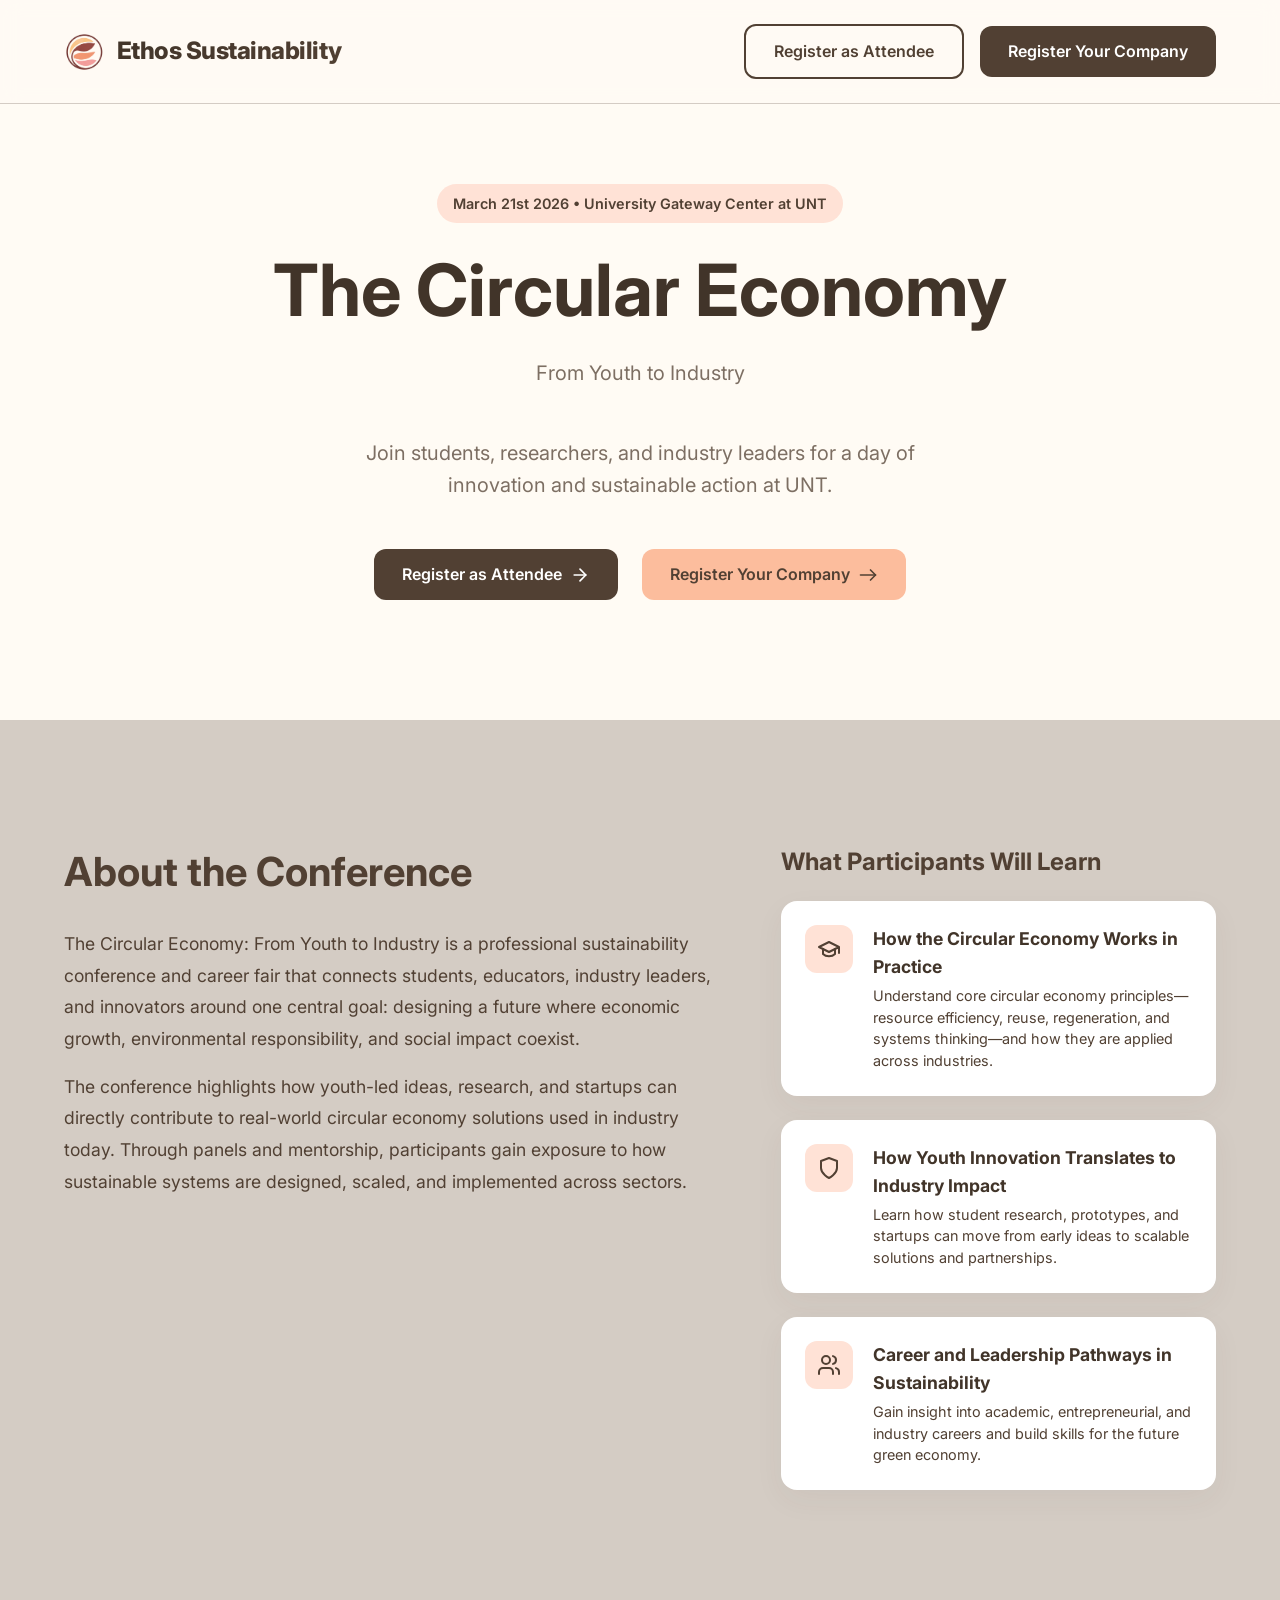
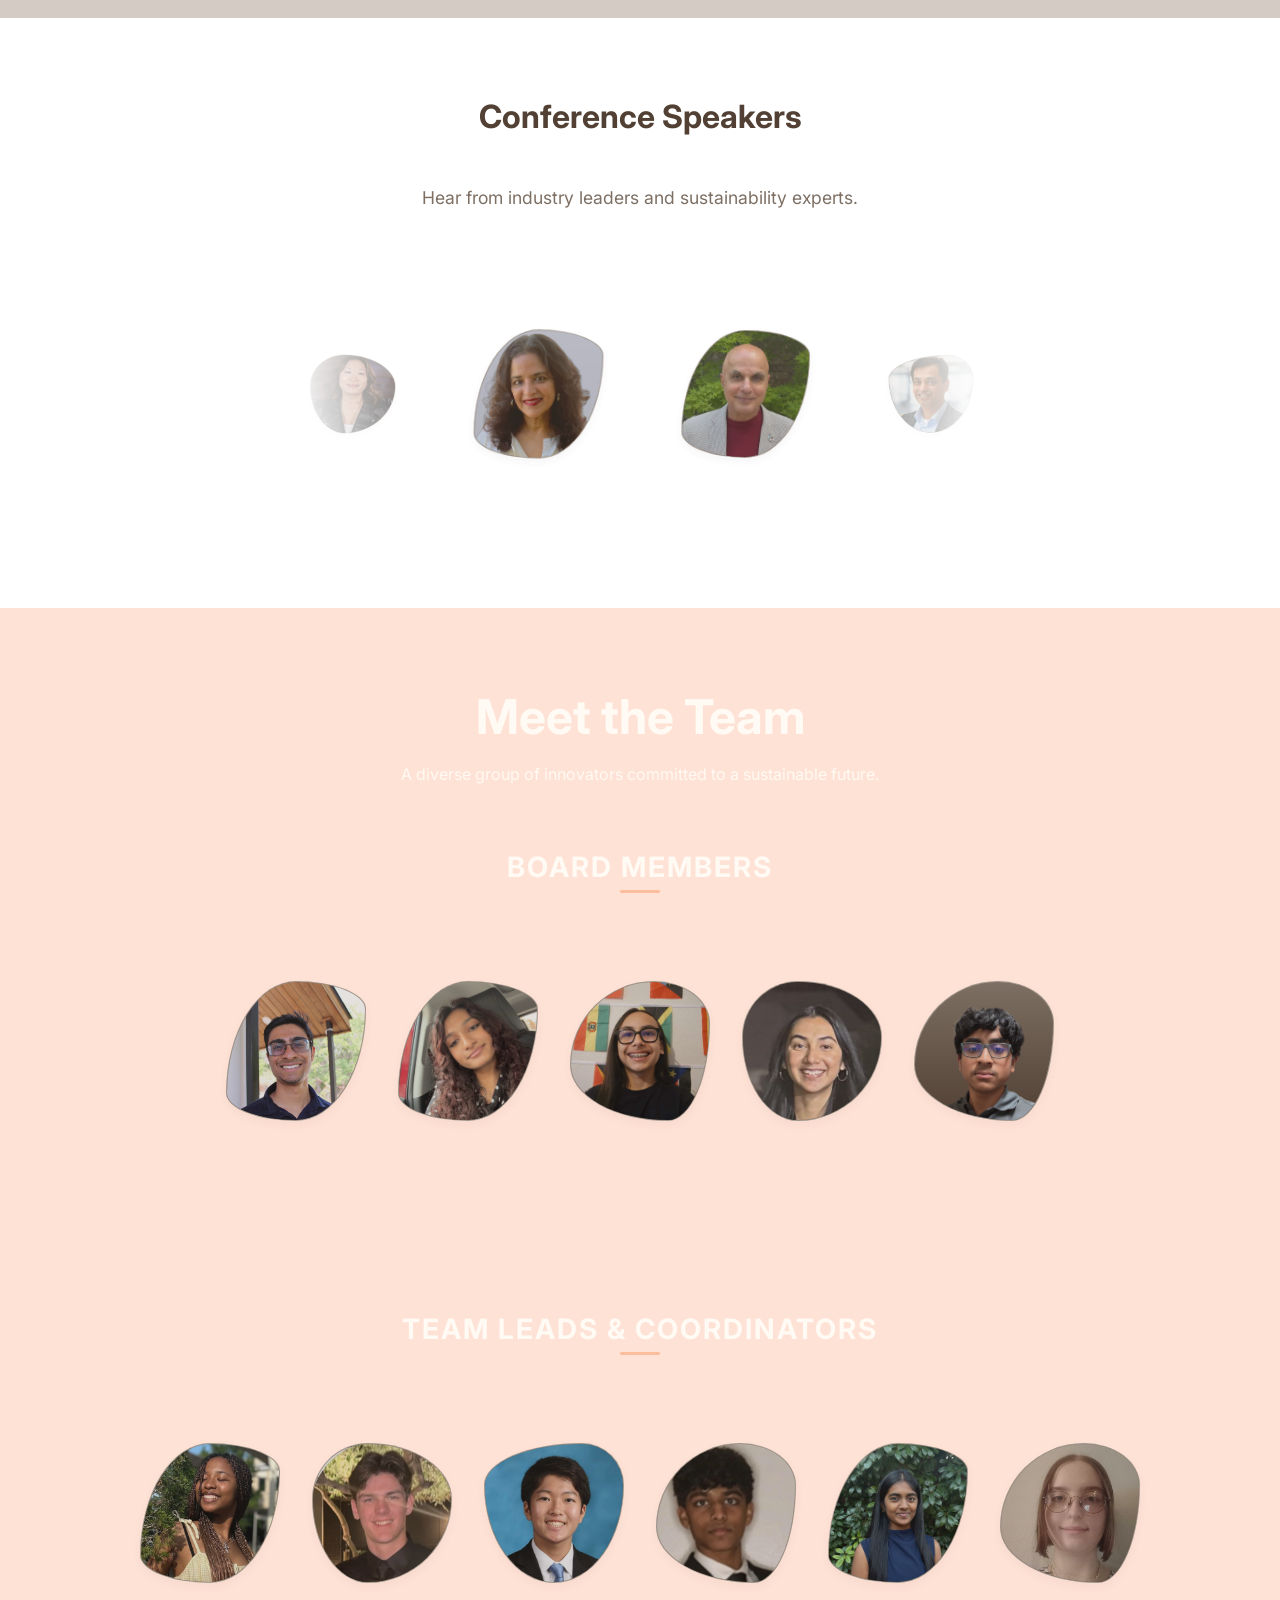
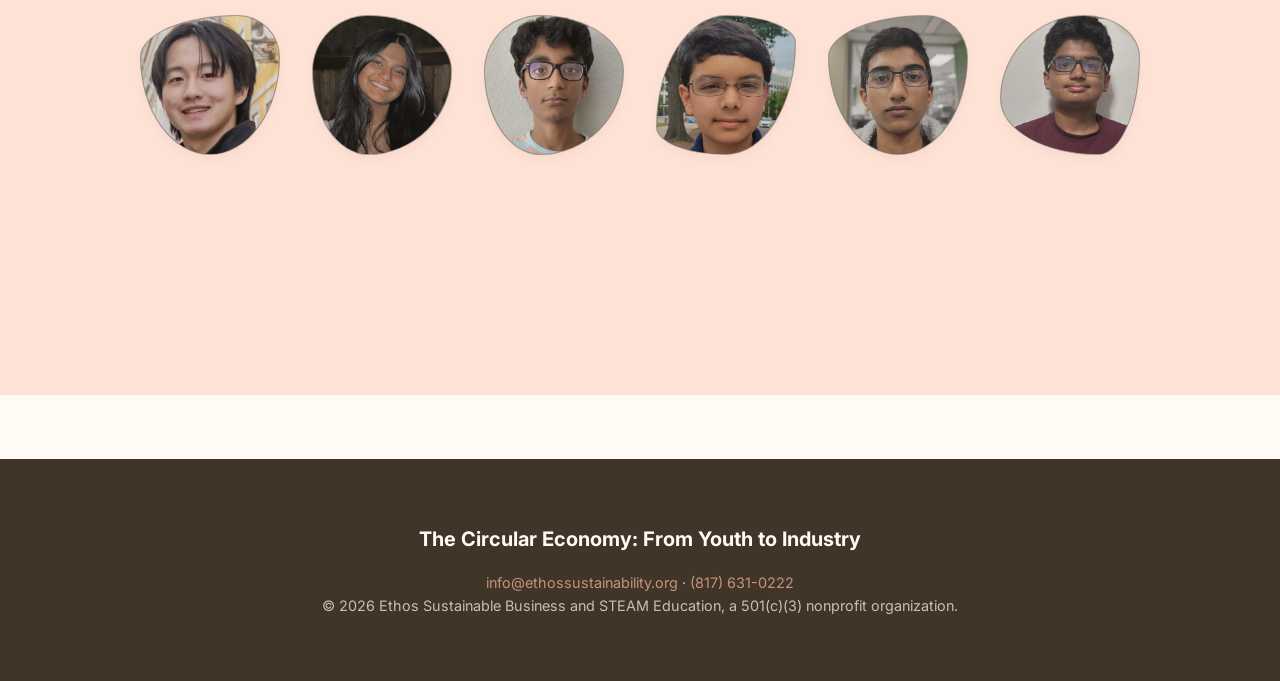
==== commit 867d2f2e: "Cleaned up Sponsors section" ====
--- a/index.html
+++ b/index.html
@@ -125,50 +125,7 @@
             </div>
         </section>
 
-        <section id="sponsors" class="sponsors-section animate delay-3">
-            <div class="container">
-                <h2 class="section-title">Our Sponsors</h2>
-                <div class="sponsor-marquee">
-                    <div class="sponsor-overlay">
-                        <div class="coming-soon-badge">Coming Soon</div>
-                    </div>
-                    <div class="marquee-content">
-                        <!-- Duplicate set for infinite scroll -->
-                        <div class="sponsor-logo"
-                            onclick="showDetail('[Sponsor 1]', 'Platinum Sponsor', 'Sponsor 1 is a leader in circular manufacturing, helping reduce waste at the source through innovative recycling technologies.')">
-                            [Sponsor 1]</div>
-                        <div class="sponsor-logo"
-                            onclick="showDetail('[Sponsor 2]', 'Gold Sponsor', 'Sponsor 2 provides sustainable logistics solutions that minimize carbon footprints for global supply chains.')">
-                            [Sponsor 2]</div>
-                        <div class="sponsor-logo"
-                            onclick="showDetail('[Sponsor 3]', 'Gold Sponsor', 'Sponsor 3 is at the forefront of renewable energy integration for industrial campuses.')">
-                            [Sponsor 3]</div>
-                        <div class="sponsor-logo"
-                            onclick="showDetail('[Sponsor 4]', 'Silver Sponsor', 'Sponsor 4 specializes in bio-degradable packaging materials for the consumer goods industry.')">
-                            [Sponsor 4]</div>
-                        <div class="sponsor-logo"
-                            onclick="showDetail('[Sponsor 5]', 'Partner', 'Sponsor 5 promotes environmental education and youth leadership in sustainability.')">
-                            [Sponsor 5]</div>
-                        <!-- Same for duplicates -->
-                        <div class="sponsor-logo"
-                            onclick="showDetail('[Sponsor 1]', 'Platinum Sponsor', 'Sponsor 1 is a leader in circular manufacturing, helping reduce waste at the source through innovative recycling technologies.')">
-                            [Sponsor 1]</div>
-                        <div class="sponsor-logo"
-                            onclick="showDetail('[Sponsor 2]', 'Gold Sponsor', 'Sponsor 2 provides sustainable logistics solutions that minimize carbon footprints for global supply chains.')">
-                            [Sponsor 2]</div>
-                        <div class="sponsor-logo"
-                            onclick="showDetail('[Sponsor 3]', 'Gold Sponsor', 'Sponsor 3 is at the forefront of renewable energy integration for industrial campuses.')">
-                            [Sponsor 3]</div>
-                        <div class="sponsor-logo"
-                            onclick="showDetail('[Sponsor 4]', 'Silver Sponsor', 'Sponsor 4 specializes in bio-degradable packaging materials for the consumer goods industry.')">
-                            [Sponsor 4]</div>
-                        <div class="sponsor-logo"
-                            onclick="showDetail('[Sponsor 5]', 'Partner', 'Sponsor 5 promotes environmental education and youth leadership in sustainability.')">
-                            [Sponsor 5]</div>
-                    </div>
-                </div>
-            </div>
-        </section>
+        <!-- Sponsors section removed -->
 
         <section id="speakers" class="speakers-section animate delay-3">
             <div class="container">
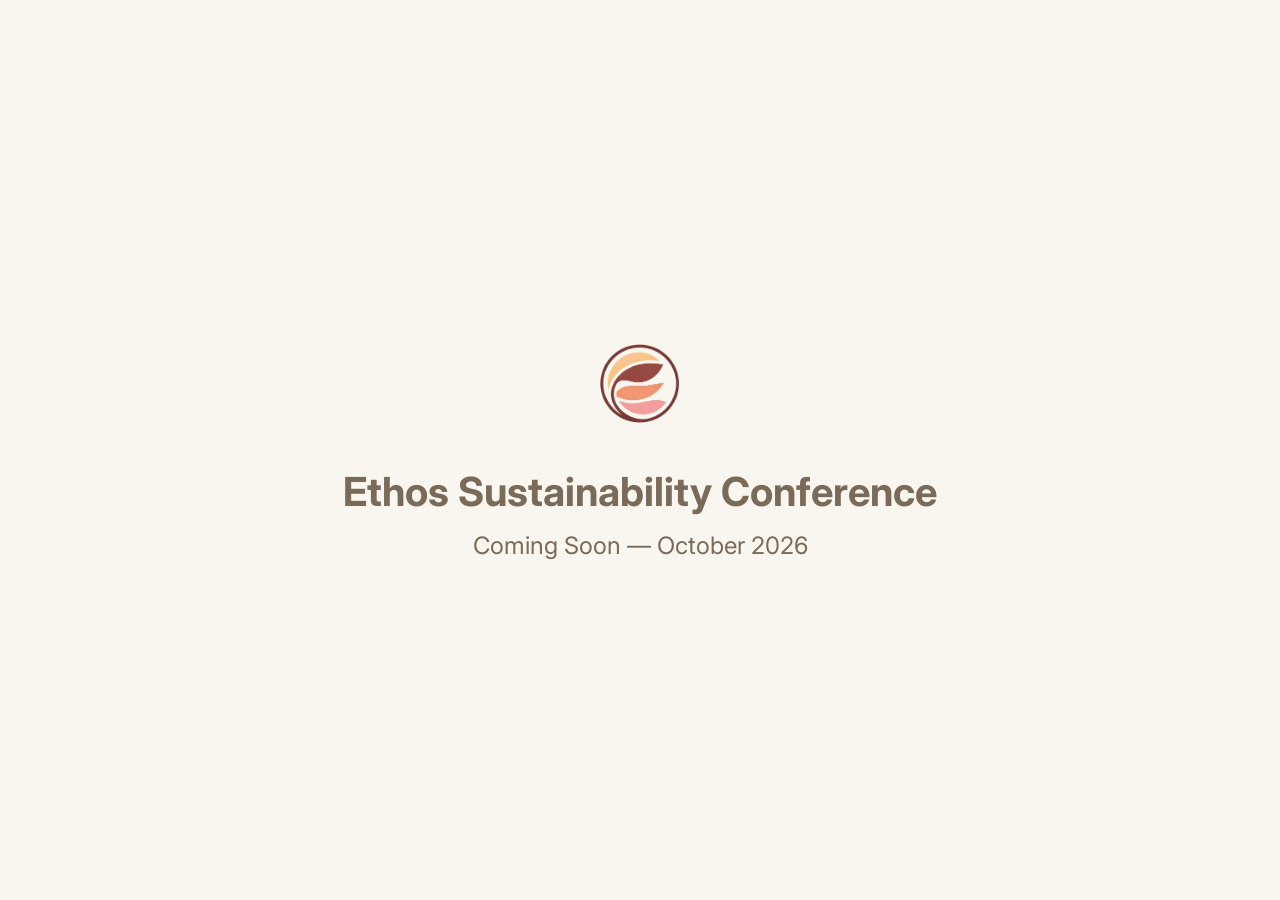
==== commit 06cb8cc5: "Close the website until next conference" ====
--- a/index.html
+++ b/index.html
@@ -11,549 +11,13 @@
     <link rel="stylesheet" href="styles.css">
 </head>
 
-<body>
-    <nav class="navbar">
-        <div class="container nav-content">
-            <a href="index.html" class="logo-container">
-                <img src="EthosLogoInsignia.png" alt="Ethos Insignia" class="nav-insignia">
-                <span class="logo">Ethos Sustainability</span>
-            </a>
-            <div class="nav-actions">
-                <a href="register-student.html" class="btn btn-outline btn-nav">Register as Attendee</a>
-                <a href="register-booth.html" class="btn btn-primary btn-nav">Register Your Company</a>
-            </div>
-        </div>
-    </nav>
 
-    <main>
-        <section class="hero">
-            <div class="container">
-                <span class="hero-tag animate">March 21st 2026 • University Gateway Center at UNT</span>
-                <h1 class="animate delay-1">The Circular Economy</h1>
-                <p class="animate delay-2">From Youth to Industry</p>
-                <p class="animate delay-2">Join students, researchers, and industry leaders for a day of innovation and
-                    sustainable action at UNT.</p>
-
-                <div class="hero-actions animate delay-3">
-                    <a href="register-student.html" class="btn btn-primary">
-                        <span>Register as Attendee</span>
-                        <svg width="20" height="20" viewBox="0 0 24 24" fill="none" stroke="currentColor"
-                            stroke-width="2" stroke-linecap="round" stroke-linejoin="round">
-                            <path d="M5 12h14"></path>
-                            <path d="m12 5 7 7-7 7"></path>
-                        </svg>
-                    </a>
-                    <a href="register-booth.html" class="btn btn-secondary">
-                        <span>Register Your Company</span>
-                        <svg width="20" height="20" viewBox="0 0 24 24" fill="none" stroke="currentColor"
-                            stroke-width="2" stroke-linecap="round" stroke-linejoin="round">
-                            <path d="M3 12h18"></path>
-                            <path d="m15 18 6-6-6-6"></path>
-                        </svg>
-                    </a>
-                </div>
-            </div>
-        </section>
-
-        <section id="about" class="about-section animate delay-3">
-            <div class="container">
-                <div class="about-grid">
-                    <div class="about-content">
-                        <h2>About the Conference</h2>
-                        <div class="about-text-content">
-                            <p>The Circular Economy: From Youth to Industry is a professional sustainability conference
-                                and career fair that connects students, educators, industry leaders, and innovators
-                                around one central goal: designing a future where economic growth, environmental
-                                responsibility, and social impact coexist.</p>
-                            <p style="margin-top: 1rem;">The conference highlights how youth-led ideas, research, and
-                                startups can directly contribute to real-world circular economy solutions used in
-                                industry today. Through panels and mentorship,
-                                participants gain exposure to how sustainable systems are designed, scaled, and
-                                implemented across sectors.</p>
-                        </div>
-                    </div>
-                    <div class="about-features">
-                        <h3>What Participants Will Learn</h3>
-                        <div class="features-list">
-                            <div class="feature-item">
-                                <div class="feature-icon">
-                                    <svg width="24" height="24" viewBox="0 0 24 24" fill="none" stroke="currentColor"
-                                        stroke-width="2" stroke-linecap="round" stroke-linejoin="round">
-                                        <path d="M22 10v6M2 10l10-5 10 5-10 5z"></path>
-                                        <path d="M6 12v5c3 3 9 3 12 0v-5"></path>
-                                    </svg>
-                                </div>
-                                <div class="feature-text">
-                                    <strong>How the Circular Economy Works in Practice</strong>
-                                    <p>Understand core circular economy principles—resource efficiency, reuse,
-                                        regeneration, and systems thinking—and how they are applied across industries.
-                                    </p>
-                                </div>
-                            </div>
-                            <div class="feature-item">
-                                <div class="feature-icon">
-                                    <svg width="24" height="24" viewBox="0 0 24 24" fill="none" stroke="currentColor"
-                                        stroke-width="2" stroke-linecap="round" stroke-linejoin="round">
-                                        <path d="M12 22s8-4 8-10V5l-8-3-8 3v7c0 6 8 10 8 10z"></path>
-                                    </svg>
-                                </div>
-                                <div class="feature-text">
-                                    <strong>How Youth Innovation Translates to Industry Impact</strong>
-                                    <p>Learn how student research, prototypes, and startups can move from early ideas to
-                                        scalable solutions and partnerships.</p>
-                                </div>
-                            </div>
-                            <div class="feature-item">
-                                <div class="feature-icon">
-                                    <svg width="24" height="24" viewBox="0 0 24 24" fill="none" stroke="currentColor"
-                                        stroke-width="2" stroke-linecap="round" stroke-linejoin="round">
-                                        <path d="M16 21v-2a4 4 0 0 0-4-4H6a4 4 0 0 0-4 4v2"></path>
-                                        <circle cx="9" cy="7" r="4"></circle>
-                                        <path d="M22 21v-2a4 4 0 0 0-3-3.87"></path>
-                                        <path d="M16 3.13a4 4 0 0 1 0 7.75"></path>
-                                    </svg>
-                                </div>
-                                <div class="feature-text">
-                                    <strong>Career and Leadership Pathways in Sustainability</strong>
-                                    <p>Gain insight into academic, entrepreneurial, and industry careers and build
-                                        skills for the future green economy.</p>
-                                </div>
-                            </div>
-                        </div>
-                    </div>
-                </div>
-            </div>
-        </section>
-
-        <!-- Sponsors section removed -->
-
-        <section id="speakers" class="speakers-section animate delay-3">
-            <div class="container">
-                <div class="speakers-header">
-                    <h2 class="section-title">Conference Speakers</h2>
-                    <p>Hear from industry leaders and sustainability experts.</p>
-                </div>
-
-                <div class="speaker-marquee">
-                    <div class="speaker-carousel" id="speaker-carousel">
-                        <!-- Populated via script -->
-                    </div>
-                </div>
-            </div>
-        </section>
-
-        <section class="team-section" id="team">
-            <div class="container">
-                <div class="team-header animate">
-                    <h2>Meet the Team</h2>
-                    <p>A diverse group of innovators committed to a sustainable future.</p>
-                </div>
-
-                <!-- Board Members Section -->
-                <div class="team-subcategory animate">
-                    <h3>Board Members</h3>
-                    <div class="bubble-grid" id="board-grid">
-                        <!-- Populated via script -->
-                    </div>
-                </div>
-
-                <!-- Team Leads and Coordinators Section -->
-                <div class="team-subcategory animate" style="margin-top: 6rem;">
-                    <h3>Team Leads & Coordinators</h3>
-                    <div class="bubble-grid" id="coordinators-grid">
-                        <!-- Populated via script -->
-                    </div>
-                </div>
-            </div>
-        </section>
-    </main>
-
-    <!-- Detail Modal -->
-    <div class="modal-overlay" id="detail-modal">
-        <div class="modal-content">
-            <span class="close-modal" onclick="closeDetail()">&times;</span>
-            <div class="modal-body">
-                <div class="modal-img-container">
-                    <div class="modal-img-placeholder" id="modal-icon">
-                        <svg width="60" height="60" viewBox="0 0 24 24" fill="none" stroke="currentColor"
-                            stroke-width="1.5" stroke-linecap="round" stroke-linejoin="round">
-                            <path d="M20 21v-2a4 4 0 0 0-4-4H8a4 4 0 0 0-4 4v2"></path>
-                            <circle cx="12" cy="7" r="4"></circle>
-                        </svg>
-                    </div>
-                </div>
-                <div class="modal-info">
-                    <h3 id="modal-title">Name</h3>
-                    <span class="role" id="modal-subtitle">Subtitle</span>
-                    <p id="modal-description">Description goes here.</p>
-                </div>
-            </div>
-        </div>
+<body style="margin:0; padding:0; min-height:100vh; background:#f9f6ef; display:flex; align-items:center; justify-content:center;">
+    <div style="text-align:center; width:100vw;">
+        <img src="EthosLogoInsignia.png" alt="Ethos Insignia" style="width:90px; margin-bottom:2rem;">
+        <h1 style="font-family: 'Inter', sans-serif; font-size:2.5rem; color:#7a6a58; margin-bottom:1rem;">Ethos Sustainability Conference</h1>
+        <h2 style="font-family: 'Inter', sans-serif; font-size:1.5rem; color:#7a6a58; font-weight:400;">Coming Soon — October 2026</h2>
     </div>
-
-    <script>
-        // Populate Team Members
-
-        const boardGrid = document.getElementById('board-grid');
-        const coordinatorsGrid = document.getElementById('coordinators-grid');
-
-        const teamMembers = [
-            {
-                name: 'Prahaladh Gopalakrishnan',
-                role: 'Executive Director',
-                image: 'TeamPhotos/Gopalakrishnan.jpg',
-                objectPosition: '50% 50%',
-                bio: 'Student researcher and technology-focused entrepreneur studying at the Texas Academy of Mathematics and Science (TAMS). His work centers on energy systems, sustainable materials, and applied chemical engineering. He leads multiple hands-on innovation efforts, including hydrogel product development and solar engineering projects, managing small research and engineering teams to move ideas from early experimentation to functional models. Deeply committed to sustainability, clean energy, and technical leadership.'
-            },
-            {
-                name: 'Shriya Deoli',
-                role: 'VP of the Board',
-                image: 'TeamPhotos/Deoli.jpg',
-                objectPosition: '50% 50%',
-                bio: 'Shriya Deoli is the VP of the board, business advisor, and administrative assistant at Ethos sustainability, where she helps develop workshops and other projects to educate students in sustainability and business.'
-            },
-            {
-                name: 'Mico Hastings',
-                role: 'Financial Director & Treasurer',
-                image: 'TeamPhotos/Hastings.jpg',
-                objectPosition: '50% 50%',
-                bio: 'His work with Ethos Sustainability primarly centers around the management of finances and data within the organization, collaborating with the Board to determine budgeting plans and to facilitate assets.'
-            },
-            {
-                name: 'Juhi Lohiya',
-                role: 'Operations Director',
-                image: 'TeamPhotos/Lohiya.jpg',
-                objectPosition: '50% 25%',
-                bio: 'Juhi manages internal operations at ethos sustainability and is someone who passionately wants to make a positive impact on the environment as well as people!'
-            },
-            {
-                name: 'Gautham Nair',
-                role: 'Systems Lead',
-                image: 'TeamPhotos/Nair.png',
-                objectPosition: '50% 50%',
-                bio: 'Systems lead for the website, app, and AV during the conference. If anything technical fails during the conference, you know who to blame!'
-            },
-            {
-                name: 'Nia Abrams',
-                role: 'Conference Coordinator',
-                image: 'TeamPhotos/Abrams.jpg',
-                objectPosition: '40% -10%',
-                bio: 'Conference Coordinator for Ethos Sustainability\'s Sustainability and Circular Economy Conference: From Youth to Industry',
-                zoom: 3.5
-            },
-            {
-                name: 'Gregory Daley',
-                role: 'Head of Projects Department',
-                image: 'TeamPhotos/Daley.png',
-                objectPosition: '50% 50%',
-                bio: 'I oversee the various stem projects at ethos such as the solar car team.'
-            },
-            {
-                name: 'Kei Maeda',
-                role: 'Parking Coordinator',
-                image: 'TeamPhotos/Maeda.jpg',
-                objectPosition: '50% 25%',
-                bio: 'Kei is on the mechanical engineering and energy track at TAMS. He is the parking coordinator for the conference, and is very excited to host such a large event!'
-            },
-            {
-                name: 'Ayush Kota',
-                role: 'Social Media Coordinator',
-                image: 'TeamPhotos/Kota.jpg',
-                objectPosition: '50% 10%',
-                bio: 'Ayush is a junior at TAMS studying mechanical engineering. In his freetime he enjoys soccer and volleyball.'
-            },
-            {
-                name: 'Rithanya Dhanasekaran',
-                role: 'Conference Head Team Member',
-                image: 'TeamPhotos/Dhanasekaran.jpeg',
-                objectPosition: '50% 50%',
-                bio: 'Junior at Texas Academy of math and science excited to facilitate networking among students and professionals. She helps oversee all conference rooms.'
-            },
-            {
-                name: 'Isabelle (Bella) Mueller',
-                role: 'Company Hall Coordinator',
-                image: 'TeamPhotos/Mueller.jpg',
-                objectPosition: '60% 20%',
-                bio: 'A TAMS junior on the math track interested in using math research to find solutions to sustainability issues. From Houston with experience across STEM fields and educational settings. Focused on the company hall.'
-            },
-            {
-                name: 'Mathew Sun',
-                role: 'Team Member',
-                image: 'TeamPhotos/Sun.jpg',
-                objectPosition: '100% 20%',
-                bio: 'Currently attending school at Texas Academy for Mathematics and Science. Built a xeriscape around the front sign of a local middle school for his Eagle Scout Project. Dedicated towards building a sustainable future for the community and beyond.'
-            },
-            {
-                name: 'Nithya Ramesh',
-                role: 'Conference Coordinator - Main Auditorium',
-                image: 'TeamPhotos/Ramesh.jpg',
-                objectPosition: '50% 50%',
-                bio: 'I\'m currently a junior at the Texas Academy of Math and Science, and I am overseeing the main auditorium where our featured speaker panels take place. I\'m excited to promote sustainability amongst future leaders!'
-            },
-            {
-                name: 'Prahas Kumar',
-                role: 'Pitch Team Coordinator',
-                image: 'TeamPhotos/Kumar.jpeg',
-                objectPosition: '50% 50%',
-                bio: 'I\'m a motivated student with a strong interest in science and problem-solving. I enjoy challenging myself academically and taking on leadership roles in meaningful projects. I\'m driven by curiosity and a desire to make a positive impact in the future.'
-            },
-            {
-                name: 'Akshaj Verma',
-                role: 'Conference Coordinator — Parking Coordinator',
-                image: 'TeamPhotos/Verma.png',
-                objectPosition: '50% 50%',
-                bio: 'Parking Coordinator. Junior — Computer Engineering track.'
-            },
-            {
-                name: 'Akhil Tumati',
-                role: 'Team Member',
-                image: 'TeamPhotos/Tumati.jpeg',
-                objectPosition: '50% 50%',
-                bio: 'Akhil is a junior at TAMS studying General Math and Science. In his freetime, he will build stuff, code stuff, and do other activities that are quite unrelated to his major.'
-            },
-            {
-                name: 'Sai Are',
-                role: 'Team Member',
-                image: 'TeamPhotos/Are.jpg',
-                objectPosition: '30% 50%',
-                bio: 'Sai is a junior at TAMS.'
-            }
-        ];
-
-
-        function getRandomShape() {
-            // Ensure values aren't too extreme (stay between 25% and 75%)
-            const r = () => Math.floor(Math.random() * 30 + 35);
-            return `${r()}% ${100 - r()}% ${r()}% ${100 - r()}% / ${r()}% ${100 - r()}% ${r()}% ${100 - r()}%`;
-        }
-
-        for (let i = 0; i < teamMembers.length; i++) {
-            const member = document.createElement('div');
-            member.className = 'bubble-item';
-
-            // Randomize blob aesthetics
-            member.style.borderRadius = getRandomShape();
-            member.style.animationName = `morph-${Math.floor(Math.random() * 4) + 1}`;
-            member.style.animationDuration = `${Math.random() * 4 + 6}s`;
-            member.style.animationDelay = `${Math.random() * -10}s`;
-
-            const { name, role, bio, image, objectPosition, zoom } = teamMembers[i];
-            const finalObjectPosition = objectPosition || '50% 50%';
-            const finalZoom = zoom || 1;
-
-            member.onclick = () => showDetail(name, role, bio, 'team', image, finalObjectPosition, finalZoom);
-
-            let imgContent = '';
-            if (image) {
-                imgContent = `<img src="${image}" alt="${name}" class="bubble-img" style="object-position: ${finalObjectPosition}; --zoom: ${finalZoom}">`;
-            }
-
-            member.innerHTML = `
-                <div class="bubble-img-placeholder">
-                   ${imgContent}
-                   <svg width="50" height="50" viewBox="0 0 24 24" fill="none" stroke="currentColor" stroke-width="1.5" stroke-linecap="round" stroke-linejoin="round" style="${image ? 'display:none' : ''}"><path d="M20 21v-2a4 4 0 0 0-4-4H8a4 4 0 0 0-4 4v2"></path><circle cx="12" cy="7" r="4"></circle></svg>
-                </div>
-                <div class="bubble-content">
-                    <h4>${name}</h4>
-                    <span class="role-highlight">${role}</span>
-                </div>
-            `;
-
-            // First 5 are board members
-            if (i < 5) {
-                boardGrid.appendChild(member);
-            } else {
-                coordinatorsGrid.appendChild(member);
-            }
-        }
-
-
-        // Populate Speakers Carousel
-        const speakerCarousel = document.getElementById('speaker-carousel');
-
-        const speakers = [
-            {
-                name: 'Victoria Yip',
-                role: 'Keynote Speaker',
-                image: "SpeakerPhotos/VictoriaYip.png",
-                objectPosition: '50% 50%',
-                bio: 'Victoria Yip works across live music, brand partnerships, and fan engagement technology, helping artists and brands create authentic connections with audiences. She began her career working festivals and events in the Dallas–Fort Worth market and later curated MAX\'s brand partnership campaigns with artists including Jon Batiste, Luke Combs, AJR, and Musiq Soulchild, and brands such as Ford, Dr Pepper, McDonald\'s, Canon, and Honda. She now helps lead SET, MAX\'s technology division, helping artists capture fan data and build deeper relationships with audiences both online and at live shows. Victoria is a University of North Texas alumna.'
-            },
-            {
-                name: 'Geeta Menon',
-                role: 'Panelist',
-                image: "SpeakerPhotos/GeetaMenon.webp",
-                objectPosition: '50% 50%',
-                bio: 'Geeta is a professional with 30+ years of IT industry experience at companies like SAP, Dell and Accenture. Her most recent experience is in scaling security and regulatory compliance programs. Her deep concern for the deteriorating health of our environment spurred her to establish One Earth One Chance. Geeta was honored as 2023 IANT Woman of the Year for her unwavering commitment to environmental sustainability.'
-            },
-            {
-                name: 'Philip Samson',
-                role: 'Keynote Speaker',
-                image: "SpeakerPhotos/PhilipSamson.webp",
-                objectPosition: '50% 50%',
-                bio: 'Philip brings 40+ years of experience in management and information communications technology having most recently worked with Ericsson. Through his company, Spherycle Thinking, Philip\'s mission is to catalyze and accelerate sustainability practices by bringing its knowledge to the forefront of thought and conversation using coaching, mentoring and publications. Philip is an avid sailor and builder of model train layouts.'
-            },
-            {
-                name: 'Ajay Vonkarey',
-                role: 'Panelist',
-                image: "SpeakerPhotos/AjayVonkarey.webp",
-                objectPosition: '50% 50%',
-                bio: 'Ajay is a sustainability leader with expertise in sustainability strategy, climate solutions, circular economy, supply chain, ESG and regulatory affairs. Combining his personal passion and professional experience he helps corporations and non-profit organizations with their sustainability journey and help combat climate change. For One Earth One Chance, he is responsible for securing grants, training, advocacy, and partnerships.'
-            },
-            {
-                name: 'Mr. Prasad Jaladi',
-                role: 'Keynote Speaker',
-                image: "SpeakerPhotos/PrasadJaladi.jpg",
-                objectPosition: '50% 50%',
-                bio: 'Nonprofit leader at Suraksha, specializing in circular economy principles and philosophy in sustainability. Keynote speaker for the Progress in Sustainability Luncheon.'
-            },
-            {
-                name: 'Dr. Kelly Albus',
-                role: 'Panelist',
-                image: "SpeakerPhotos/KellyAlbus.jpg",
-                objectPosition: '50% 50%',
-                bio: 'Professor at Texas Woman\'s University specializing in applied sustainability and circular economy practices.'
-            },
-            {
-                name: 'Ms. Jennifer English',
-                role: 'Panelist',
-                image: "SpeakerPhotos/JenniferEnglish.jpg",
-                objectPosition: '50% 50%',
-                bio: 'High school educator bringing the perspective of sustainability education at the secondary school level.'
-            }
-        ];
-
-        // Build bubbles (Two sets for infinite loop)
-        const createBubbles = (container) => {
-            speakers.forEach(speaker => {
-                const bubble = document.createElement('div');
-                bubble.className = 'bubble-item';
-
-                // Random blob animation
-                bubble.style.borderRadius = getRandomShape();
-                bubble.style.animationName = `morph-${Math.floor(Math.random() * 4) + 1}`;
-                bubble.style.animationDuration = `${Math.random() * 4 + 6}s`;
-                bubble.style.animationDelay = `${Math.random() * -10}s`;
-                bubble.style.flexShrink = '0';
-
-                const { name, role, bio, image, objectPosition } = speaker;
-
-                bubble.onclick = () =>
-                    showDetail(name, role, bio, 'speaker', image, objectPosition, speaker.zoom || 1);
-
-                const imgHTML = image
-                    ? `<img src="${image}" alt="${name}" class="bubble-img" style="object-position:${objectPosition}">`
-                    : '';
-
-                bubble.innerHTML = `
-            <div class="bubble-img-placeholder">
-                ${imgHTML}
-                <svg width="50" height="50" viewBox="0 0 24 24" fill="none"
-                    stroke="currentColor" stroke-width="1.5"
-                    stroke-linecap="round" stroke-linejoin="round"
-                    style="${image ? 'display:none' : ''}">
-                    <path d="M20 21v-2a4 4 0 0 0-4-4H8a4 4 0 0 0-4 4v2"></path>
-                    <circle cx="12" cy="7" r="4"></circle>
-                </svg>
-            </div>
-            <div class="bubble-content">
-                <h4>${name}</h4>
-                <span class="role-highlight">${role}</span>
-            </div>
-        `;
-
-                container.appendChild(bubble);
-            });
-        };
-
-        // Populate twice for infinite marquee
-        createBubbles(speakerCarousel);
-        createBubbles(speakerCarousel);
-
-        // 3D curving effect logic
-        const marquee = document.querySelector('.speaker-marquee');
-        const items = speakerCarousel.getElementsByClassName('bubble-item');
-
-        function update3D() {
-            const marqueeRect = marquee.getBoundingClientRect();
-            const center = marqueeRect.left + marqueeRect.width / 2;
-            const maxDistance = marqueeRect.width / 2;
-
-            for (let item of items) {
-                const rect = item.getBoundingClientRect();
-                const itemCenter = rect.left + rect.width / 2;
-                const distance = itemCenter - center;
-                const normDistance = Math.min(Math.abs(distance) / maxDistance, 1);
-
-                // Calculate transforms
-                const scale = 1 - (normDistance * 0.55); // Shrink towards edges
-                const translateZ = (1 - normDistance) * 150; // Pop forward in center
-                const rotateY = (distance / maxDistance) * -25; // Tilt away from center
-                const opacity = 1 - (normDistance * 0.2); // Slight fade at edges
-
-                // Apply transforms
-                // Note: We use !important or just direct style as we are overriding the floating animation partially
-                // Actually, the floating animation is on the item itself. We can combine them or apply to inner content.
-                // Let's apply to the item itself.
-                item.style.transform = `scale(${scale}) translateZ(${translateZ}px) rotateY(${rotateY}deg)`;
-                item.style.opacity = opacity;
-            }
-
-            requestAnimationFrame(update3D);
-        }
-
-        // Start the loop
-        requestAnimationFrame(update3D);
-
-
-        // Modal Functions
-        function showDetail(title, subtitle, description, type = 'sponsor', image = null, objectPosition = '50% 50%', zoom = 1) {
-            document.getElementById('modal-title').innerText = title;
-            document.getElementById('modal-subtitle').innerText = subtitle;
-            document.getElementById('modal-description').innerText = description;
-
-            const iconContainer = document.getElementById('modal-icon');
-            if (image) {
-                iconContainer.innerHTML = `<div class="modal-img"><img src="${image}" alt="${title}" style="object-position: ${objectPosition}; transform: scale(${zoom})"></div>`;
-                // Remove placeholder styling if needed or rely on modal-img class
-                iconContainer.className = '';
-            } else if (type === 'team') {
-                iconContainer.className = 'modal-img-placeholder';
-                iconContainer.innerHTML = '<svg width="60" height="60" viewBox="0 0 24 24" fill="none" stroke="currentColor" stroke-width="1.5" stroke-linecap="round" stroke-linejoin="round"><path d="M20 21v-2a4 4 0 0 0-4-4H8a4 4 0 0 0-4 4v2"></path><circle cx="12" cy="7" r="4"></circle></svg>';
-            } else {
-                iconContainer.className = 'modal-img-placeholder';
-                iconContainer.innerHTML = '<svg width="60" height="60" viewBox="0 0 24 24" fill="none" stroke="currentColor" stroke-width="1.5" stroke-linecap="round" stroke-linejoin="round"><rect x="2" y="3" width="20" height="14" rx="2" ry="2"></rect><line x1="8" y1="21" x2="16" y2="21"></line><line x1="12" y1="17" x2="12" y2="21"></line></svg>';
-            }
-
-            document.getElementById('detail-modal').classList.add('active');
-            document.body.style.overflow = 'hidden';
-        }
-
-        function closeDetail() {
-            document.getElementById('detail-modal').classList.remove('active');
-            document.body.style.overflow = 'auto';
-        }
-
-        // Close modal on outside click
-        window.onclick = function (event) {
-            const modal = document.getElementById('detail-modal');
-            if (event.target == modal) {
-                closeDetail();
-            }
-        }
-    </script>
-
-    <footer class="footer">
-        <div class="container">
-            <div class="footer-brand">The Circular Economy: From Youth to Industry</div>
-            <p class="footer-text"><a href="mailto:info@ethossustainability.org"
-                    style="color: var(--color-peach); text-decoration: none;">info@ethossustainability.org</a> · <a
-                    href="tel:+18176310222" style="color: var(--color-peach); text-decoration: none;">(817) 631-0222</a>
-            </p>
-            <p class="footer-text">© 2026 Ethos Sustainable Business and STEAM Education, a 501(c)(3) nonprofit
-                organization.</p>
-        </div>
-    </footer>
 </body>
 
 </html>
